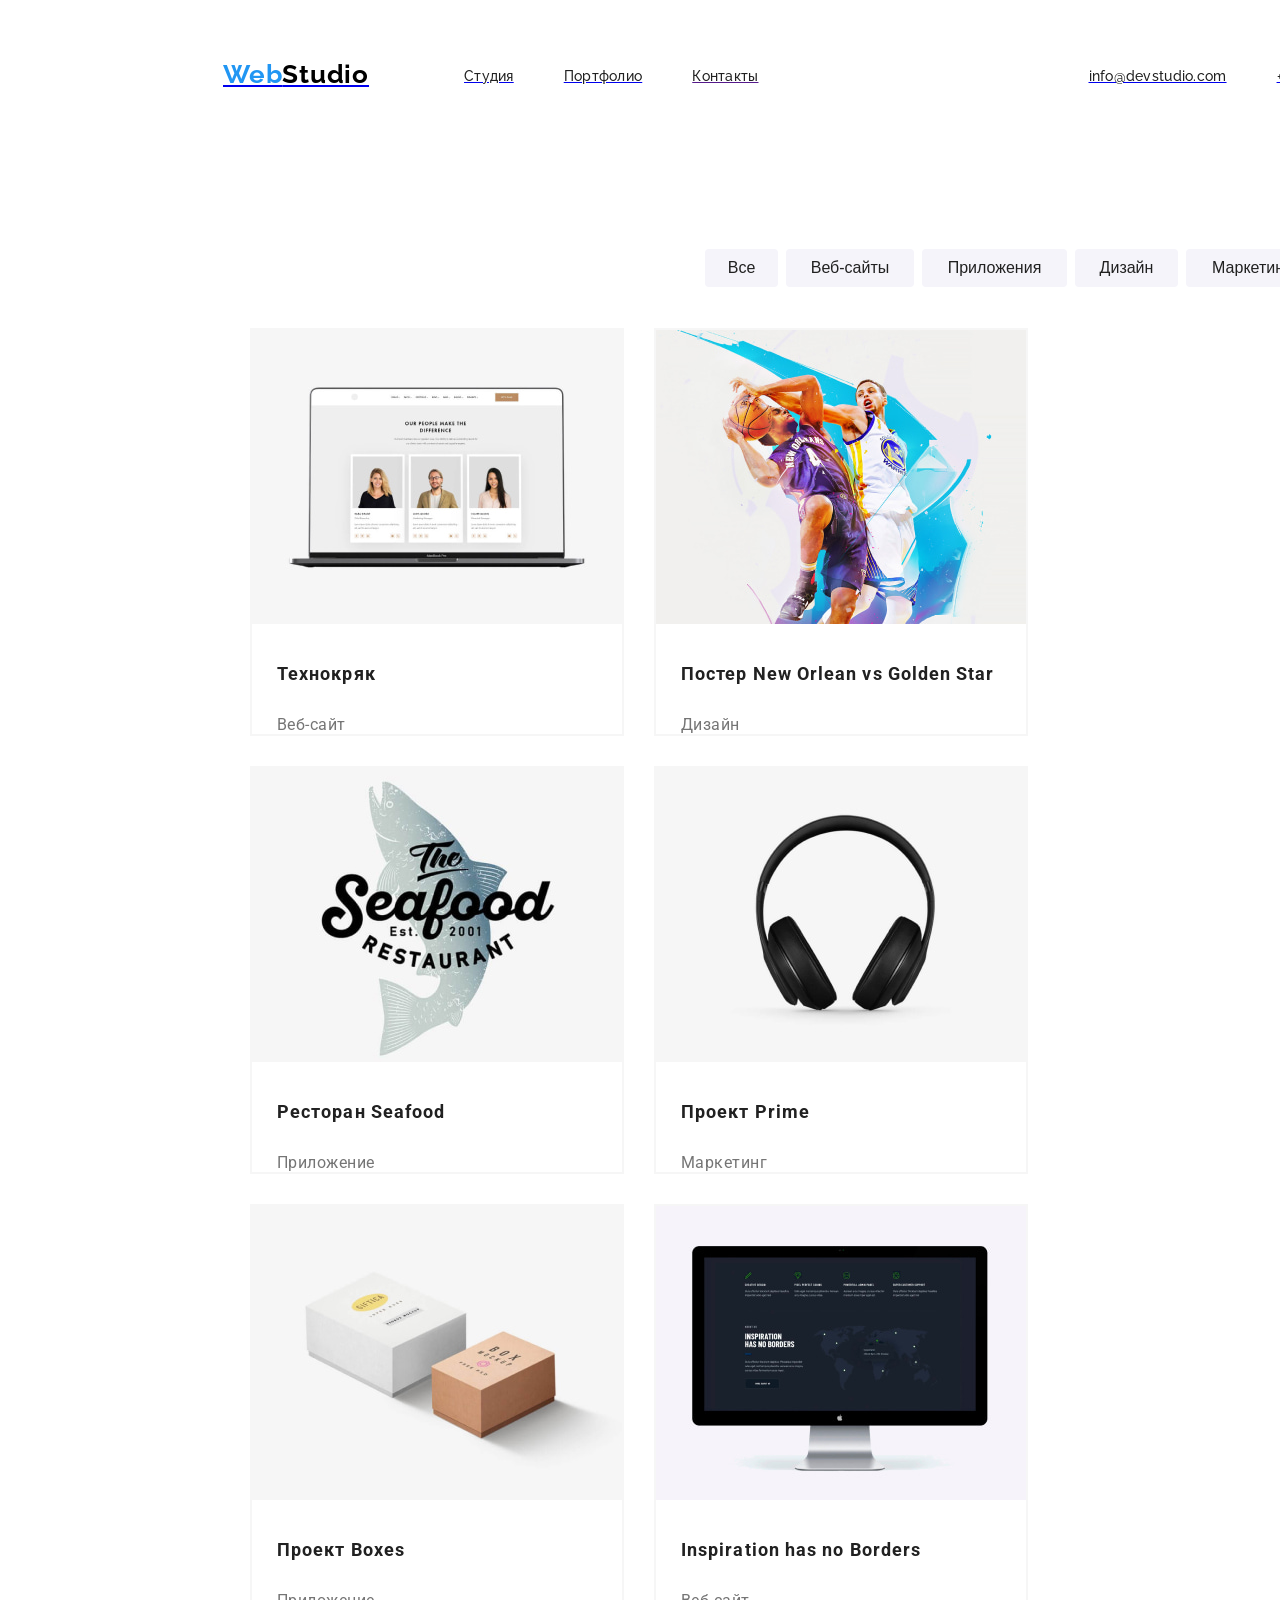
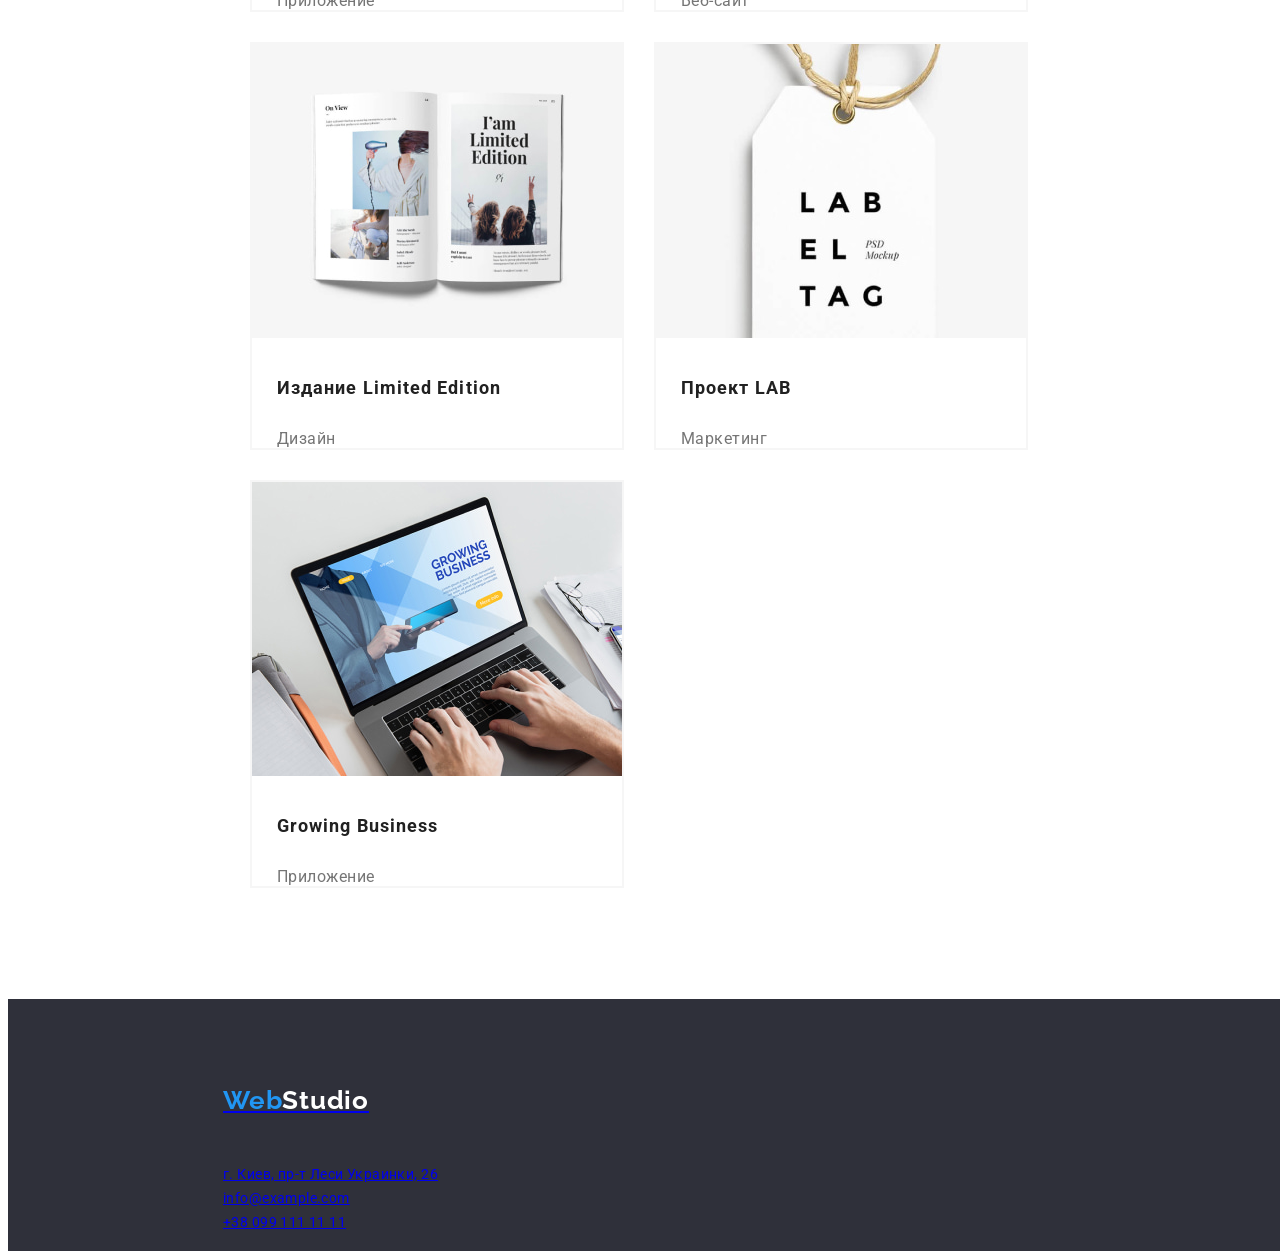
==== portfolio.html @ 1c7bd94e "Initial commit" ====
<!DOCTYPE html>
<html lang="en">
<head>
    <meta charset="UTF-8">
    <meta http-equiv="X-UA-Compatible" content="IE=edge">
    <meta name="viewport" content="width=device-width, initial-scale=1.0">
    <title>Портфолио</title>
    <link rel="stylesheet" href="./css/styles.css">
    <link rel="preconnect" href="https://fonts.googleapis.com"> 
    <link rel="preconnect" href="https://fonts.gstatic.com" crossorigin> 
    <link href="https://fonts.googleapis.com/css2?family=Raleway:wght@700&family=Roboto:wght@400;500;700;900&display=swap" rel="stylesheet">
</head>
<body>
    
    <header class="logo">
        <a href="./index.html">
             <p class="logo-top">Web<span class="logo-top-span">Studio</span></p>
         </a>
     
      <nav>
         <div class="menu">
             <a href="./index.html"><span class="menu-studio-span">Студия</span></a>
             <a href="./portfolio.html"><span class="menu-portfolio-span">Портфолио</span></a>
             <a href=""><span class="menu-contact-span">Контакты</span></a>
         </div>            
      </nav>
         <div class="contact">
             <a href="mailto:info@devstudio.com"><span class="contact-mail-span">info@devstudio.com</span></a>
             <a href="tel:+380961111111"><span class="contact-tel-span">+38 096 111 11 11</span></a>
         </div> 
     </header>

     <main>

    <section class="box">
        <ul class="buttonportfolio">
            <li><button type="button" class="buttonportfolio-1">Все</button></li>
            <li><button type="button" class="buttonportfolio-2">Веб-сайты</button></li>
            <li><button type="button" class="buttonportfolio-3">Приложения</button></li>
            <li><button type="button" class="buttonportfolio-4">Дизайн</button></li>
            <li><button type="button" class="buttonportfolio-5">Маркетинг</button></li> 
        </ul>

        <ul class="portfoliopic">
            <li class="portfoliopicimg"><img src="./images/portfolio/portfolio1.jpg" width="370" height="294" alt="portfolio1">
            <p class="portfoliotext">Технокряк</p>
            <p class="portfoliotexttwo">Веб-сайт</p></li>
            <li class="portfoliopicimg"><img src="./images/portfolio/portfolio2.jpg" width="370" height="294" alt="portfolio2">
            <p class="portfoliotext">Постер New Orlean vs Golden Star</p>
            <p class="portfoliotexttwo">Дизайн</p></li>
            <li class="portfoliopicimg"><img src="./images/portfolio/portfolio3.jpg" width="370" height="294" alt="portfolio3">
            <p class="portfoliotext">Ресторан Seafood</p>
            <p class="portfoliotexttwo">Приложение</p></li>
            <li class="portfoliopicimg"><img src="./images/portfolio/portfolio4.jpg" width="370" height="294" alt="portfolio4">
            <p class="portfoliotext">Проект Prime</p>
            <p class="portfoliotexttwo">Маркетинг</p></li>
            <li class="portfoliopicimg"><img src="./images/portfolio/portfolio5.jpg" width="370" height="294" alt="portfolio5">
            <p class="portfoliotext">Проект Boxes</p>
            <p class="portfoliotexttwo">Приложение</p></li>
            <li class="portfoliopicimg"><img src="./images/portfolio/portfolio6.jpg" width="370" height="294" alt="portfolio6">
            <p class="portfoliotext">Inspiration has no Borders</p>
            <p class="portfoliotexttwo">Веб-сайт</p></li>
            <li class="portfoliopicimg"><img src="./images/portfolio/portfolio7.jpg" width="370" height="294" alt="portfolio7">
            <p class="portfoliotext">Издание Limited Edition</p>
            <p class="portfoliotexttwo">Дизайн</p></li>
            <li class="portfoliopicimg"><img src="./images/portfolio/portfolio8.jpg" width="370" height="294" alt="portfolio8">
            <p class="portfoliotext">Проект LAB</p>
            <p class="portfoliotexttwo">Маркетинг</p></li>
            <li class="portfoliopicimg"><img src="./images/portfolio/portfolio9.jpg" width="370" height="294" alt="portfolio9">
            <p class="portfoliotext">Growing Business</p>
            <p class="portfoliotexttwo">Приложение</p></li>
        </ul>
    </section>
     </main>
 
     <footer>
        <section class="button">
            <a href="./index.html">
                <p class="logo-button-design">Web<span class="logo-button-design-span">Studio</span></p>
            </a>
        
            <address>
                <ul class="address">
                    <li class="map"><a href="https://goo.gl/maps/tcBtiuJW4744qce17"> г. Киев, пр-т Леси Украинки, 26</a></li>
                    <li class="mail"><a href="mailto:info@example.com">info@example.com</a></li>
                    <li class="fon"><a href="tel.:+380991111111">+38 099 111 11 11</a></li>
                </ul>
            </address>  
        </section>
    </footer>


</body>
</html>
---- css/styles.css ----
.body{
    font-family: 'Roboto', sans-serif;
    background-color: #FFFFFF;
}


/* index */

/*header*/
.logo{
    font-family: Raleway;
    font-style: normal;
    font-weight: bold;
    font-size: 26px;
    line-height: 31px;
    letter-spacing: 0.03em;
    display: flex;
    flex-direction: row;
    padding: 25px 1240px 25px 215px;
    height: 80px;
}

.logo-top{
    color: #2196F3;
}

.logo-top-span{
    color: #000000;
    padding-right: 45px;
}


.menu a{
    padding-right: 50px
}

.menu, .menu-studio, .menu-portfolio, .menu-contact{
    font-weight: 500;
    font-size: 14px;
    line-height: 16px;
    letter-spacing: 0.02em;
    color: #212121;
    display: flex;
    flex-direction: row;
    padding: 35px 50px 35px 50px;
    height: 80px;
}

.menu-studio-span:hover{
    color: #2196F3;
}
.menu-studio-span{
    color: #212121;
}

.menu-portfolio-span:hover{
    color: #2196F3;
}
.menu-portfolio-span{
    color: #212121;
}

.menu-contact-span:hover{
    color: #2196F3;
}
.menu-contact-span{
    color: #212121;
}


.contact{
    font-style: normal;
    font-weight: 500;
    font-size: 14px;
    line-height: 16px;
    letter-spacing: 0.02em;
    color: #212121;
    display: flex;
    flex-direction: row;
    padding: 35px 50px 35px 230px;
}


.contact-mail{
    
}

.contact-tel-span{
    padding-left: 50px;
    white-space: nowrap;
    
}

.contact-mail-span:hover{
    color: #2196F3;
}
.contact-mail-span{
    color: #212121;
}

.contact-tel-span:hover{
    color: #2196F3;
}
.contact-tel-span{
    color: #212121;
}

/*main*/
.middle{
    background-color: #2F303A;
    width: 1600px;
}

.middle-text{
    font-family: 'Roboto', sans-serif;
    font-style: normal;
    font-weight: 900;
    font-size: 44px;
    line-height: 60px;
    text-align: center;
    letter-spacing: 0.06em;
    text-transform: uppercase;
    color: #FFFFFF;
    padding: 200px 455px 0px 455px;
}

.middle-button{
    margin: 30px 700px 200px 700px;
    background-color: #2196F3;
    color: #FFFFFF;
    width: 200px;
    height: 50px;
    border-radius: 4px;
    border:none;
    outline: none;
    font-size: 16px;
}

.middle-button:hover{
    background-color: #188CE8;
}

.doing{
    width: 1170px;
    display: flex;
    flex-direction: row;
    gap: 30px;
    padding-left: 215px;
    padding-right: 215px;
    padding-top: 95px;
    padding-bottom: 47px;
}

.doing-topic{
    font-size: 14px;
    line-height: 16px;
    font-family: 'Roboto';
    font-style: normal;
    font-weight: 700;
    letter-spacing: 0.03em;
    text-transform: uppercase;
    color: #212121;
    width: 270px;
    height: 15px;
}


.doing-text{
    font-size: 14px;
    line-height: 24px;
    letter-spacing: 0.03em;
    font-family: 'Roboto';
    font-style: normal;
    font-weight: 400;
    text-transform: uppercase;
    color: #757575;
    width: 270px;
    height: 75px;
}

.wearedoing{
    width: 1170px;
    padding: 95px 215px 50px 215px;
}

.wearedoing-text{
    font-family: 'Roboto';
    font-style: normal;
    font-weight: 700;
    font-size: 36px;
    line-height: 42px;
    text-align: center;
    letter-spacing: 0.03em;
    color: #212121;
}

.wearedoing-pic{
    flex-direction: row;
    display: flex;
    padding: 50px;
    gap: 30px;
}

.team{
    padding-top: 45px;
    background-color: #F5F4FA;
    width: 1600px;
}

.teamour{
    font-family: 'Roboto';
    font-style: normal;
    font-weight: 700;
    font-size: 36px;
    line-height: 42px;
    text-align: center;
    color: #212121;
    padding: 95px 670px 25px 670px;
}

.worker{
    width: 1170px;
    display: flex;
    flex-direction: row;
    gap: 30px;
    padding: 25px 215px 95px 215px;
}

.workerr{
    width: 270px;
    height: 368px;
    background: #FFFFFF;
    box-shadow: 0px 1px 3px rgba(0, 0, 0, 0.12), 0px 1px 1px rgba(0, 0, 0, 0.14), 0px 2px 1px rgba(0, 0, 0, 0.2);
    border-radius: 0px 0px 4px 4px;
}

.worker-text{
    font-family: 'Roboto';
    font-style: normal;
    font-weight: 500;
    font-size: 16px;
    line-height: 19px;
    text-align: center;
    letter-spacing: 0.03em;
    color: #212121;
    padding-top: 10px;
}

.worker-job{
    font-family: 'Roboto';
    font-style: normal;
    font-weight: 400;
    font-size: 16px;
    line-height: 19px;
    text-align: center;
    letter-spacing: 0.03em;
    color: #757575;
}

/*footer*/

.logo-button-design{
    font-family: Raleway;
    font-style: normal;
    font-weight: bold;
    font-size: 26px;
    line-height: 31px;
    letter-spacing: 0.03em;
    color: #2196F3;
    padding: 60px 0px 10px 215px;
}

.logo-button-design-span{
    font-family: Raleway;
    font-style: normal;
    font-weight: bold;
    font-size: 26px;
    line-height: 31px;
    letter-spacing: 0.03em;
    color: #FFFFFF;
}

.button{
    position: absolute;
    width: 1600px;
    height: 252px;
    background: #2F303A;
}

.address{
    padding: 10px 0px 0px 215px;
}

.map{
    font-family: 'Roboto';
    font-style: normal;
    font-weight: 400;
    font-size: 14px;
    line-height: 24px;
    letter-spacing: 0.03em;
    color: #FFFFFF;
    list-style: none

}

.mail, .fon{
    font-family: 'Roboto';
    font-style: normal;
    font-weight: 400;
    font-size: 14px;
    line-height: 24px;
    letter-spacing: 0.03em;
    color: rgba(255, 255, 255, 0.6);
    list-style: none
}

.fon:hover{
    color: rgba(255, 255, 255, 0.6);
}

/* portfolio */


.box{
    padding-left: 202px;
    padding-bottom: 95px;
    padding-top: 95px;
}


.buttonportfolio{
    flex-direction: row;
    display: flex;
    gap: 8px;
    list-style: none;
    padding-bottom: 25px;
    padding-left: 495px;
    padding-right: 495px;
}

.buttonportfolio-1{
    background-color: #F5F4FA;
    color: #212121;
    width: 73px;
    height: 38px;
    left: 576px;
    top: 174px;
    border-radius: 4px;
    border:none;
    outline: none;
    font-size: 16px;
}

.buttonportfolio-2{
    background-color: #F5F4FA;
    color: #212121;
    width: 128px;
    height: 38px;   
    left: 576px;
    top: 174px;
    border-radius: 4px;
    border:none;
    outline: none;
    font-size: 16px;
}

.buttonportfolio-3{
    background-color: #F5F4FA;
    color: #212121;
    width: 145px;
    height: 38px;
    left: 576px;
    top: 174px;
    border-radius: 4px;
    border:none;
    outline: none;
    font-size: 16px;
}

.buttonportfolio-4{
    background-color: #F5F4FA;
    color: #212121;
    width: 103px;
    height: 38px;   
    left: 576px;
    top: 174px;
    border-radius: 4px;
    border:none;
    outline: none;
    font-size: 16px;
}

.buttonportfolio-5{
    background-color: #F5F4FA;
    color: #212121;
    width: 130px;
    height: 38px;   
    left: 576px;
    top: 174px;
    border-radius: 4px;
    border:none;
    outline: none;
    font-size: 16px;
}

.buttonportfolio-1:hover{
    background-color: #2196F3;
}

.buttonportfolio-2:hover{
    background-color: #2196F3;
}

.buttonportfolio-3:hover{
    background-color: #2196F3;
}

.buttonportfolio-4:hover{
    background-color: #2196F3;
}

.buttonportfolio-5:hover{
    background-color: #2196F3;
}

.portfoliopic{
    list-style: none;
    display: flex;
    flex-direction: row;
    flex-wrap: wrap;
    gap: 30px;
}


.portfoliopicimg{
    width: 370px;
    height: 404px;
    background: #FFFFFF;
    border: 2px solid #F6F6F6;
}

.portfoliotext{
    font-family: 'Roboto';
    font-style: normal;
    font-weight: 700;
    font-size: 18px;
    line-height: 36px;
    letter-spacing: 0.06em;
    color: #212121;
    padding-top: 10px;
    padding-left: 25px;
}

.portfoliotexttwo{
    font-family: 'Roboto';
    font-style: normal;
    font-weight: 400;
    font-size: 16px;
    line-height: 30px;
    letter-spacing: 0.03em;
    color: #757575;
    padding-left: 25px;
    margin-bottom: 20px;
}
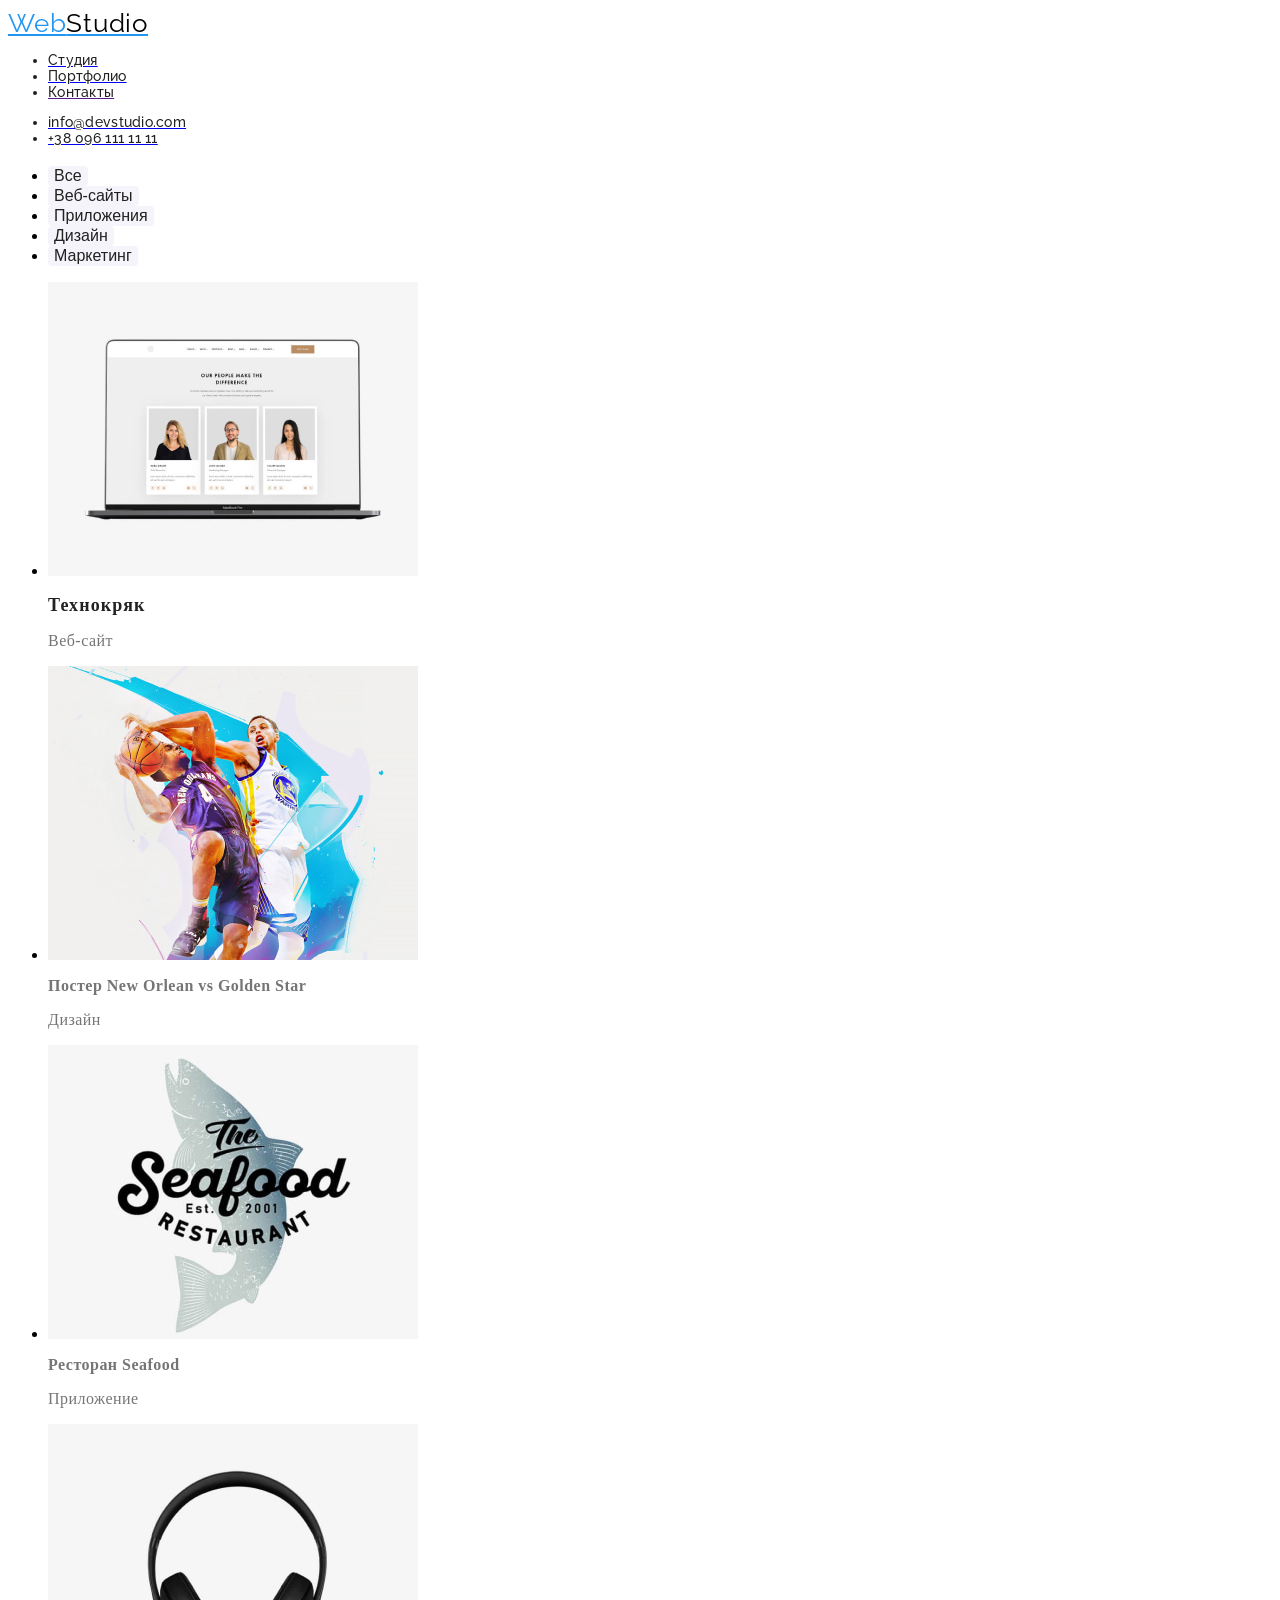
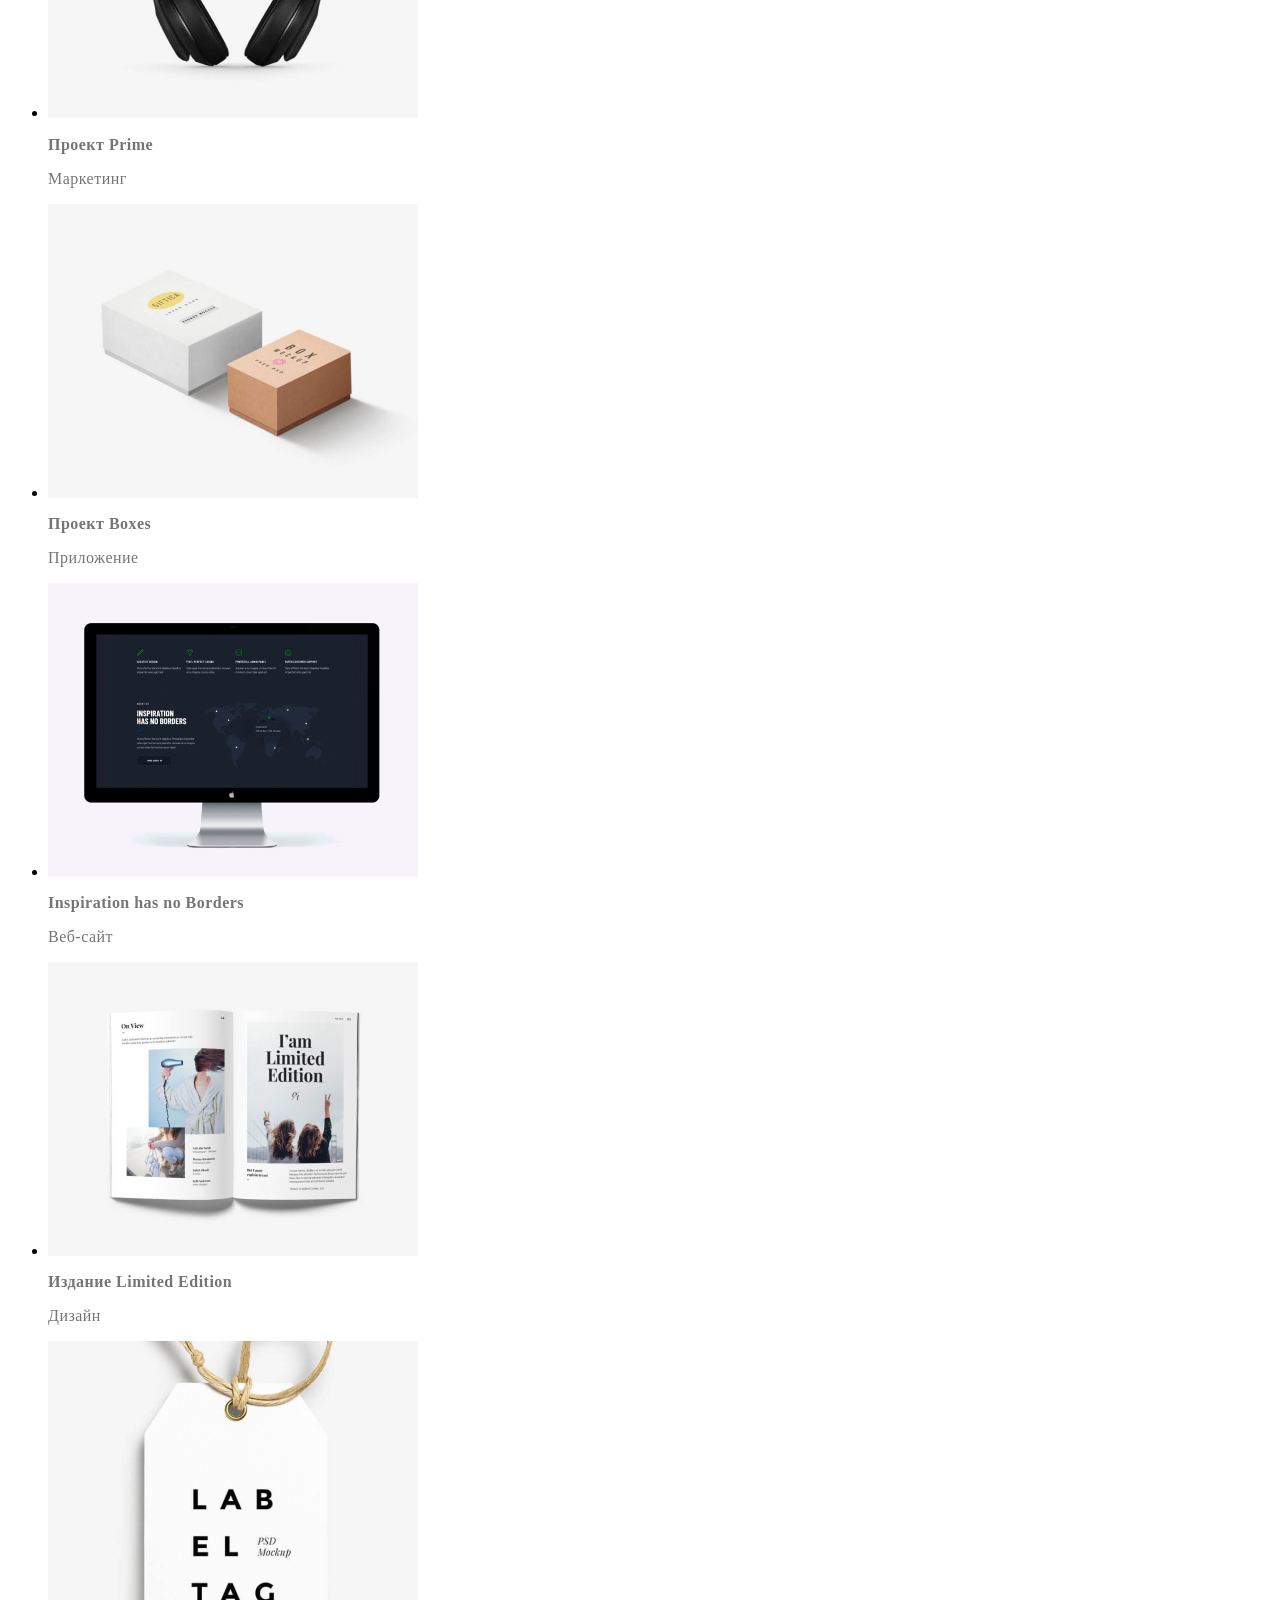
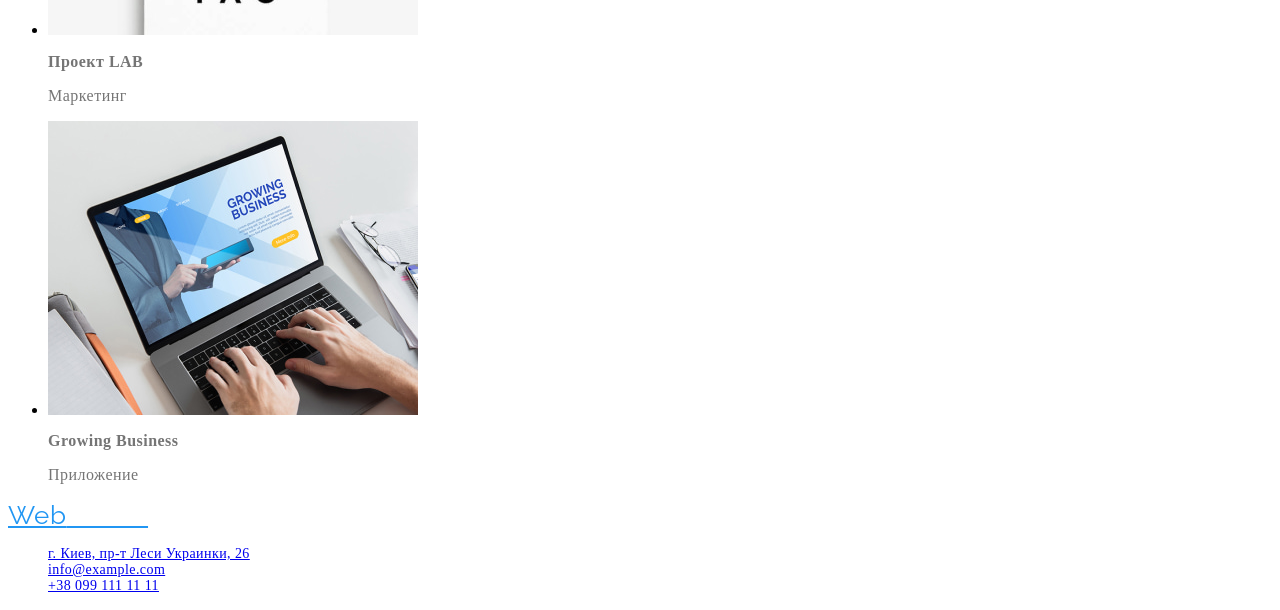
==== commit c93f60ca: "finish" ====
--- a/portfolio.html
+++ b/portfolio.html
@@ -5,34 +5,34 @@
     <meta http-equiv="X-UA-Compatible" content="IE=edge">
     <meta name="viewport" content="width=device-width, initial-scale=1.0">
     <title>Портфолио</title>
-    <link rel="stylesheet" href="./css/styles.css">
     <link rel="preconnect" href="https://fonts.googleapis.com"> 
     <link rel="preconnect" href="https://fonts.gstatic.com" crossorigin> 
     <link href="https://fonts.googleapis.com/css2?family=Raleway:wght@700&family=Roboto:wght@400;500;700;900&display=swap" rel="stylesheet">
+    <link rel="stylesheet" href="./css/styles.css">
 </head>
 <body>
     
     <header class="logo">
-        <a href="./index.html">
-             <p class="logo-top">Web<span class="logo-top-span">Studio</span></p>
-         </a>
-     
-      <nav>
-         <div class="menu">
-             <a href="./index.html"><span class="menu-studio-span">Студия</span></a>
-             <a href="./portfolio.html"><span class="menu-portfolio-span">Портфолио</span></a>
-             <a href=""><span class="menu-contact-span">Контакты</span></a>
-         </div>            
-      </nav>
-         <div class="contact">
-             <a href="mailto:info@devstudio.com"><span class="contact-mail-span">info@devstudio.com</span></a>
-             <a href="tel:+380961111111"><span class="contact-tel-span">+38 096 111 11 11</span></a>
-         </div> 
-     </header>
+        <a href="./index.html" class="logo-top">Web<span class="logo-top-span">Studio</span></a>
+    
+     <nav>
+        <ul class="menu">
+            <li><a href="./index.html"><span class="menu-studio-span">Студия</span></a></li>
+            <li><a href="./portfolio.html"><span class="menu-portfolio-span">Портфолио</span></a></li>
+            <li><a href=""><span class="menu-contact-span">Контакты</span></a></li>
+        </ul>            
+     </nav>
+     <ul class="contact">
+         <li><a href="mailto:info@devstudio.com"><span class="contact-mail-span">info@devstudio.com</span></a></li>
+         <li><a href="tel:+380961111111"><span class="contact-tel-span">+38 096 111 11 11</span></a></li>
+    
+    </ul> 
+    </header>
 
      <main>
 
     <section class="box">
+        <h1></h1>
         <ul class="buttonportfolio">
             <li><button type="button" class="buttonportfolio-1">Все</button></li>
             <li><button type="button" class="buttonportfolio-2">Веб-сайты</button></li>
@@ -42,51 +42,52 @@
         </ul>
 
         <ul class="portfoliopic">
-            <li class="portfoliopicimg"><img src="./images/portfolio/portfolio1.jpg" width="370" height="294" alt="portfolio1">
-            <p class="portfoliotext">Технокряк</p>
-            <p class="portfoliotexttwo">Веб-сайт</p></li>
-            <li class="portfoliopicimg"><img src="./images/portfolio/portfolio2.jpg" width="370" height="294" alt="portfolio2">
-            <p class="portfoliotext">Постер New Orlean vs Golden Star</p>
-            <p class="portfoliotexttwo">Дизайн</p></li>
-            <li class="portfoliopicimg"><img src="./images/portfolio/portfolio3.jpg" width="370" height="294" alt="portfolio3">
-            <p class="portfoliotext">Ресторан Seafood</p>
-            <p class="portfoliotexttwo">Приложение</p></li>
-            <li class="portfoliopicimg"><img src="./images/portfolio/portfolio4.jpg" width="370" height="294" alt="portfolio4">
-            <p class="portfoliotext">Проект Prime</p>
-            <p class="portfoliotexttwo">Маркетинг</p></li>
-            <li class="portfoliopicimg"><img src="./images/portfolio/portfolio5.jpg" width="370" height="294" alt="portfolio5">
-            <p class="portfoliotext">Проект Boxes</p>
-            <p class="portfoliotexttwo">Приложение</p></li>
-            <li class="portfoliopicimg"><img src="./images/portfolio/portfolio6.jpg" width="370" height="294" alt="portfolio6">
-            <p class="portfoliotext">Inspiration has no Borders</p>
-            <p class="portfoliotexttwo">Веб-сайт</p></li>
-            <li class="portfoliopicimg"><img src="./images/portfolio/portfolio7.jpg" width="370" height="294" alt="portfolio7">
-            <p class="portfoliotext">Издание Limited Edition</p>
-            <p class="portfoliotexttwo">Дизайн</p></li>
-            <li class="portfoliopicimg"><img src="./images/portfolio/portfolio8.jpg" width="370" height="294" alt="portfolio8">
-            <p class="portfoliotext">Проект LAB</p>
-            <p class="portfoliotexttwo">Маркетинг</p></li>
-            <li class="portfoliopicimg"><img src="./images/portfolio/portfolio9.jpg" width="370" height="294" alt="portfolio9">
-            <p class="portfoliotext">Growing Business</p>
-            <p class="portfoliotexttwo">Приложение</p></li>
+            <li><img src="./images/portfolio/portfolio1.jpg" width="370" height="294" alt="portfolio1">
+            <h2 class="portfolio-titel">Технокряк</h2>
+            <p class="portfolio-text">Веб-сайт</p></li>
+            <li><img src="./images/portfolio/portfolio2.jpg" width="370" height="294" alt="portfolio2">
+            <h2 class="portfolio-text">Постер New Orlean vs Golden Star</h2>
+            <p class="portfolio-text">Дизайн</p></li>
+            <li><img src="./images/portfolio/portfolio3.jpg" width="370" height="294" alt="portfolio3">
+            <h2 class="portfolio-text">Ресторан Seafood</h2>
+            <p class="portfolio-text">Приложение</p></li>
+            <li><img src="./images/portfolio/portfolio4.jpg" width="370" height="294" alt="portfolio4">
+            <h2 class="portfolio-text">Проект Prime</h2>
+            <p class="portfolio-text">Маркетинг</p></li>
+            <li><img src="./images/portfolio/portfolio5.jpg" width="370" height="294" alt="portfolio5">
+            <h2 class="portfolio-text">Проект Boxes</h2>
+            <p class="portfolio-text">Приложение</p></li>
+            <li><img src="./images/portfolio/portfolio6.jpg" width="370" height="294" alt="portfolio6">
+            <h2 class="portfolio-text">Inspiration has no Borders</h2>
+            <p class="portfolio-text">Веб-сайт</p></li>
+            <li><img src="./images/portfolio/portfolio7.jpg" width="370" height="294" alt="portfolio7">
+            <h2 class="portfolio-text">Издание Limited Edition</h2>
+            <p class="portfolio-text">Дизайн</p></li>
+            <li><img src="./images/portfolio/portfolio8.jpg" width="370" height="294" alt="portfolio8">
+            <h2 class="portfolio-text">Проект LAB</h2>
+            <p class="portfolio-text">Маркетинг</p></li>
+            <li><img src="./images/portfolio/portfolio9.jpg" width="370" height="294" alt="portfolio9">
+            <h2 class="portfolio-text">Growing Business</h2>
+            <p class="portfolio-text">Приложение</p></li>
         </ul>
     </section>
      </main>
  
+
+
      <footer>
-        <section class="button">
-            <a href="./index.html">
-                <p class="logo-button-design">Web<span class="logo-button-design-span">Studio</span></p>
-            </a>
+
+        <a href="./index.html" class="logo-button-design">Web<span class="logo-button-design-span">Studio</span></a>
+    
+        <address>
+        <ul>
+            <li class="map"><a href="https://goo.gl/maps/tcBtiuJW4744qce17"> г. Киев, пр-т Леси Украинки, 26</a></li>
+            <li class="mail"><a href="mailto:info@example.com">info@example.com</a></li>
+            <li class="fon"><a href="tel.:+380991111111">+38 099 111 11 11</a></li>
+        </ul>
+        </address>  
         
-            <address>
-                <ul class="address">
-                    <li class="map"><a href="https://goo.gl/maps/tcBtiuJW4744qce17"> г. Киев, пр-т Леси Украинки, 26</a></li>
-                    <li class="mail"><a href="mailto:info@example.com">info@example.com</a></li>
-                    <li class="fon"><a href="tel.:+380991111111">+38 099 111 11 11</a></li>
-                </ul>
-            </address>  
-        </section>
+    
     </footer>
 
 
--- a/css/styles.css
+++ b/css/styles.css
@@ -9,15 +9,10 @@
 /*header*/
 .logo{
     font-family: Raleway;
-    font-style: normal;
-    font-weight: bold;
+    font-weight: 700px;
     font-size: 26px;
-    line-height: 31px;
-    letter-spacing: 0.03em;
-    display: flex;
-    flex-direction: row;
-    padding: 25px 1240px 25px 215px;
-    height: 80px;
+    line-height: 0,84;
+    letter-spacing: 0.03em;
 }
 
 .logo-top{
@@ -26,24 +21,14 @@
 
 .logo-top-span{
     color: #000000;
-    padding-right: 45px;
-}
-
-
-.menu a{
-    padding-right: 50px
 }
 
 .menu, .menu-studio, .menu-portfolio, .menu-contact{
     font-weight: 500;
     font-size: 14px;
-    line-height: 16px;
+    line-height: 0,88;
     letter-spacing: 0.02em;
     color: #212121;
-    display: flex;
-    flex-direction: row;
-    padding: 35px 50px 35px 50px;
-    height: 80px;
 }
 
 .menu-studio-span:hover{
@@ -67,28 +52,16 @@
     color: #212121;
 }
 
-
 .contact{
-    font-style: normal;
     font-weight: 500;
     font-size: 14px;
-    line-height: 16px;
+    line-height: 0,88;
     letter-spacing: 0.02em;
     color: #212121;
-    display: flex;
-    flex-direction: row;
-    padding: 35px 50px 35px 230px;
-}
-
-
-.contact-mail{
-    
 }
 
 .contact-tel-span{
-    padding-left: 50px;
-    white-space: nowrap;
-    
+    white-space: nowrap;   
 }
 
 .contact-mail-span:hover{
@@ -106,30 +79,20 @@
 }
 
 /*main*/
-.middle{
-    background-color: #2F303A;
-    width: 1600px;
-}
 
 .middle-text{
-    font-family: 'Roboto', sans-serif;
-    font-style: normal;
     font-weight: 900;
     font-size: 44px;
-    line-height: 60px;
+    line-height: 0,73;
     text-align: center;
     letter-spacing: 0.06em;
     text-transform: uppercase;
     color: #FFFFFF;
-    padding: 200px 455px 0px 455px;
 }
 
 .middle-button{
-    margin: 30px 700px 200px 700px;
-    background-color: #2196F3;
-    color: #FFFFFF;
-    width: 200px;
-    height: 50px;
+    background-color: #2196F3;
+    color: #FFFFFF;
     border-radius: 4px;
     border:none;
     outline: none;
@@ -140,118 +103,54 @@
     background-color: #188CE8;
 }
 
-.doing{
-    width: 1170px;
-    display: flex;
-    flex-direction: row;
-    gap: 30px;
-    padding-left: 215px;
-    padding-right: 215px;
-    padding-top: 95px;
-    padding-bottom: 47px;
-}
 
 .doing-topic{
     font-size: 14px;
-    line-height: 16px;
-    font-family: 'Roboto';
-    font-style: normal;
+    line-height: 0,88;
     font-weight: 700;
     letter-spacing: 0.03em;
     text-transform: uppercase;
     color: #212121;
-    width: 270px;
-    height: 15px;
 }
 
 
 .doing-text{
     font-size: 14px;
-    line-height: 24px;
-    letter-spacing: 0.03em;
-    font-family: 'Roboto';
-    font-style: normal;
-    font-weight: 400;
+    line-height: 0,53;
+    letter-spacing: 0.03em;
     text-transform: uppercase;
     color: #757575;
-    width: 270px;
-    height: 75px;
-}
-
-.wearedoing{
-    width: 1170px;
-    padding: 95px 215px 50px 215px;
 }
 
 .wearedoing-text{
-    font-family: 'Roboto';
-    font-style: normal;
     font-weight: 700;
     font-size: 36px;
-    line-height: 42px;
-    text-align: center;
-    letter-spacing: 0.03em;
-    color: #212121;
-}
-
-.wearedoing-pic{
-    flex-direction: row;
-    display: flex;
-    padding: 50px;
-    gap: 30px;
-}
-
-.team{
-    padding-top: 45px;
-    background-color: #F5F4FA;
-    width: 1600px;
+    line-height: 0,86;
+    text-align: center;
+    letter-spacing: 0.03em;
+    color: #212121;
 }
 
 .teamour{
-    font-family: 'Roboto';
-    font-style: normal;
     font-weight: 700;
     font-size: 36px;
-    line-height: 42px;
-    text-align: center;
-    color: #212121;
-    padding: 95px 670px 25px 670px;
-}
-
-.worker{
-    width: 1170px;
-    display: flex;
-    flex-direction: row;
-    gap: 30px;
-    padding: 25px 215px 95px 215px;
-}
-
-.workerr{
-    width: 270px;
-    height: 368px;
-    background: #FFFFFF;
-    box-shadow: 0px 1px 3px rgba(0, 0, 0, 0.12), 0px 1px 1px rgba(0, 0, 0, 0.14), 0px 2px 1px rgba(0, 0, 0, 0.2);
-    border-radius: 0px 0px 4px 4px;
+    line-height: 0,86;
+    text-align: center;
+    color: #212121;
 }
 
 .worker-text{
-    font-family: 'Roboto';
-    font-style: normal;
     font-weight: 500;
     font-size: 16px;
-    line-height: 19px;
-    text-align: center;
-    letter-spacing: 0.03em;
-    color: #212121;
-    padding-top: 10px;
+    line-height: 0,84;
+    text-align: center;
+    letter-spacing: 0.03em;
+    color: #212121;
 }
 
 .worker-job{
-    font-family: 'Roboto';
-    font-style: normal;
-    font-weight: 400;
-    font-size: 16px;
-    line-height: 19px;
+    font-size: 16px;
+    line-height: 0,84;
     text-align: center;
     letter-spacing: 0.03em;
     color: #757575;
@@ -261,57 +160,36 @@
 
 .logo-button-design{
     font-family: Raleway;
-    font-style: normal;
-    font-weight: bold;
+    font-weight: 700px;
     font-size: 26px;
-    line-height: 31px;
-    letter-spacing: 0.03em;
-    color: #2196F3;
-    padding: 60px 0px 10px 215px;
+    line-height: 0,84;
+    letter-spacing: 0.03em;
+    color: #2196F3;
 }
 
 .logo-button-design-span{
     font-family: Raleway;
+    font-weight: 700px;
+    font-size: 26px;
+    line-height: 0,84;
+    letter-spacing: 0.03em;
+    color: #FFFFFF;
+}
+
+.map{
     font-style: normal;
-    font-weight: bold;
-    font-size: 26px;
-    line-height: 31px;
-    letter-spacing: 0.03em;
-    color: #FFFFFF;
-}
-
-.button{
-    position: absolute;
-    width: 1600px;
-    height: 252px;
-    background: #2F303A;
-}
-
-.address{
-    padding: 10px 0px 0px 215px;
-}
-
-.map{
-    font-family: 'Roboto';
+    font-size: 14px;
+    line-height: 0,58;
+    letter-spacing: 0.03em;
+    color: #FFFFFF;
+}
+
+.mail, .fon{
     font-style: normal;
-    font-weight: 400;
-    font-size: 14px;
-    line-height: 24px;
-    letter-spacing: 0.03em;
-    color: #FFFFFF;
-    list-style: none
-
-}
-
-.mail, .fon{
-    font-family: 'Roboto';
-    font-style: normal;
-    font-weight: 400;
-    font-size: 14px;
-    line-height: 24px;
+    font-size: 14px;
+    line-height: 0,58;
     letter-spacing: 0.03em;
     color: rgba(255, 255, 255, 0.6);
-    list-style: none
 }
 
 .fon:hover{
@@ -320,145 +198,51 @@
 
 /* portfolio */
 
-
-.box{
-    padding-left: 202px;
-    padding-bottom: 95px;
-    padding-top: 95px;
-}
-
-
-.buttonportfolio{
-    flex-direction: row;
-    display: flex;
-    gap: 8px;
-    list-style: none;
-    padding-bottom: 25px;
-    padding-left: 495px;
-    padding-right: 495px;
-}
-
 .buttonportfolio-1{
     background-color: #F5F4FA;
     color: #212121;
-    width: 73px;
-    height: 38px;
-    left: 576px;
-    top: 174px;
     border-radius: 4px;
     border:none;
     outline: none;
     font-size: 16px;
 }
 
-.buttonportfolio-2{
+.buttonportfolio-1, .buttonportfolio-2, .buttonportfolio-3, .buttonportfolio-4,  .buttonportfolio-5{
     background-color: #F5F4FA;
     color: #212121;
-    width: 128px;
-    height: 38px;   
-    left: 576px;
-    top: 174px;
     border-radius: 4px;
     border:none;
     outline: none;
     font-size: 16px;
 }
 
-.buttonportfolio-3{
-    background-color: #F5F4FA;
-    color: #212121;
-    width: 145px;
-    height: 38px;
-    left: 576px;
-    top: 174px;
-    border-radius: 4px;
-    border:none;
-    outline: none;
-    font-size: 16px;
-}
-
-.buttonportfolio-4{
-    background-color: #F5F4FA;
-    color: #212121;
-    width: 103px;
-    height: 38px;   
-    left: 576px;
-    top: 174px;
-    border-radius: 4px;
-    border:none;
-    outline: none;
-    font-size: 16px;
-}
-
-.buttonportfolio-5{
-    background-color: #F5F4FA;
-    color: #212121;
-    width: 130px;
-    height: 38px;   
-    left: 576px;
-    top: 174px;
-    border-radius: 4px;
-    border:none;
-    outline: none;
-    font-size: 16px;
-}
-
 .buttonportfolio-1:hover{
     background-color: #2196F3;
 }
-
 .buttonportfolio-2:hover{
     background-color: #2196F3;
 }
-
 .buttonportfolio-3:hover{
     background-color: #2196F3;
 }
-
 .buttonportfolio-4:hover{
     background-color: #2196F3;
 }
-
 .buttonportfolio-5:hover{
     background-color: #2196F3;
 }
 
-.portfoliopic{
-    list-style: none;
-    display: flex;
-    flex-direction: row;
-    flex-wrap: wrap;
-    gap: 30px;
-}
-
-
-.portfoliopicimg{
-    width: 370px;
-    height: 404px;
-    background: #FFFFFF;
-    border: 2px solid #F6F6F6;
-}
-
-.portfoliotext{
-    font-family: 'Roboto';
-    font-style: normal;
+.portfolio-titel{
     font-weight: 700;
     font-size: 18px;
-    line-height: 36px;
+    line-height: 0,5;
     letter-spacing: 0.06em;
     color: #212121;
-    padding-top: 10px;
-    padding-left: 25px;
-}
-
-.portfoliotexttwo{
-    font-family: 'Roboto';
-    font-style: normal;
-    font-weight: 400;
-    font-size: 16px;
-    line-height: 30px;
+}
+
+.portfolio-text{
+    font-size: 16px;
+    line-height: 0,53;
     letter-spacing: 0.03em;
     color: #757575;
-    padding-left: 25px;
-    margin-bottom: 20px;
 }
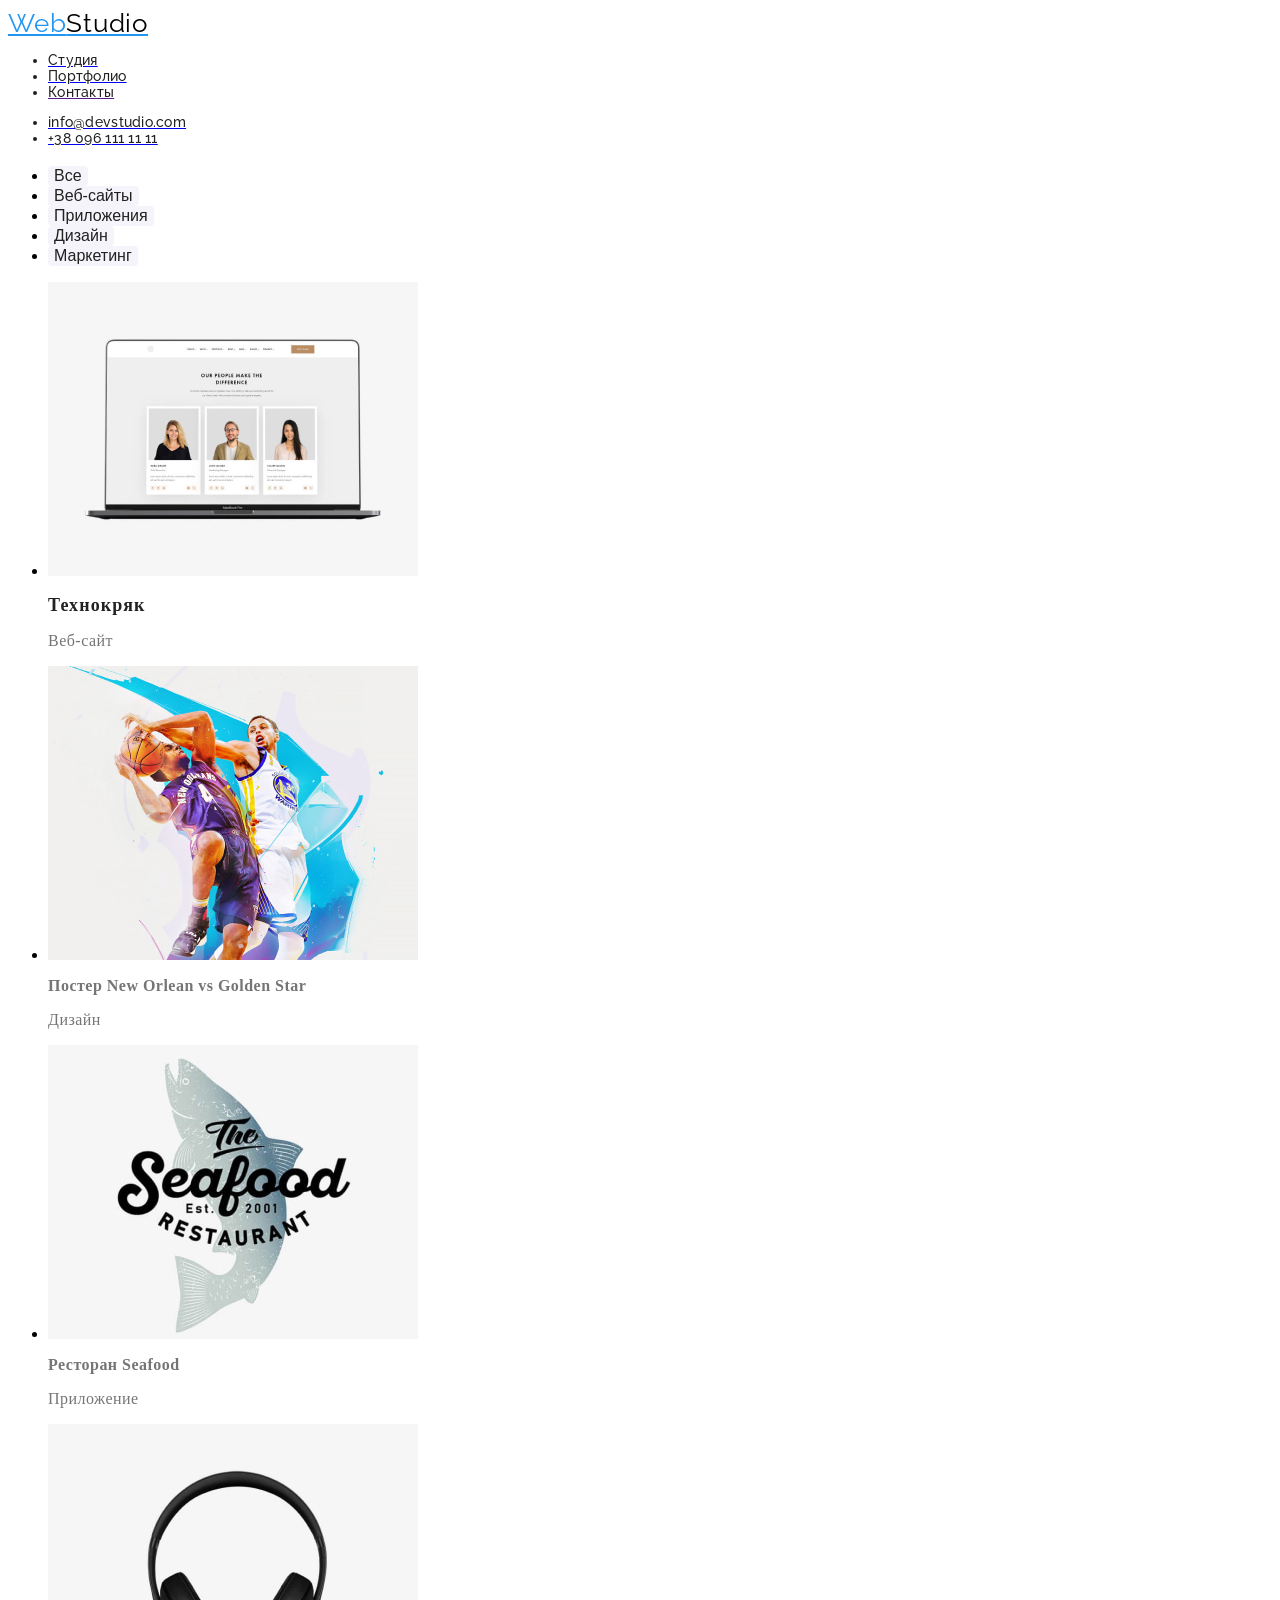
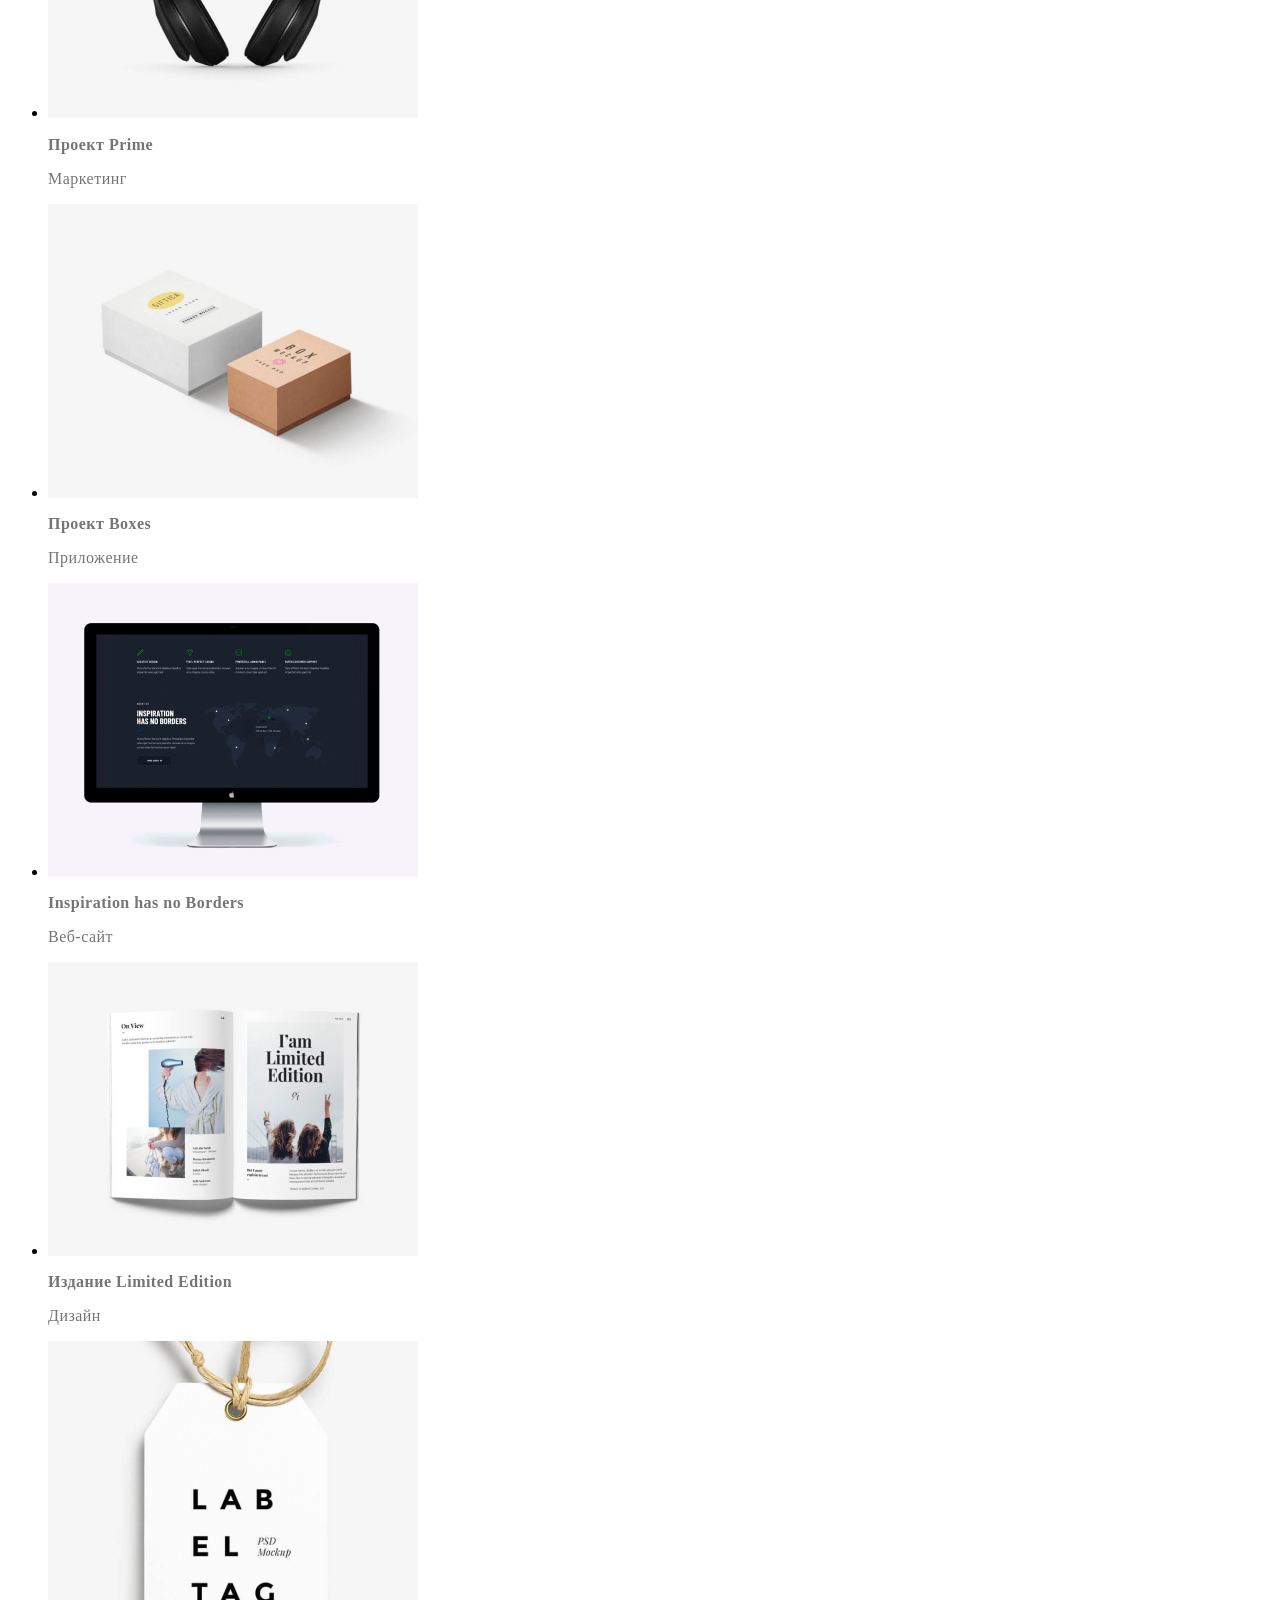
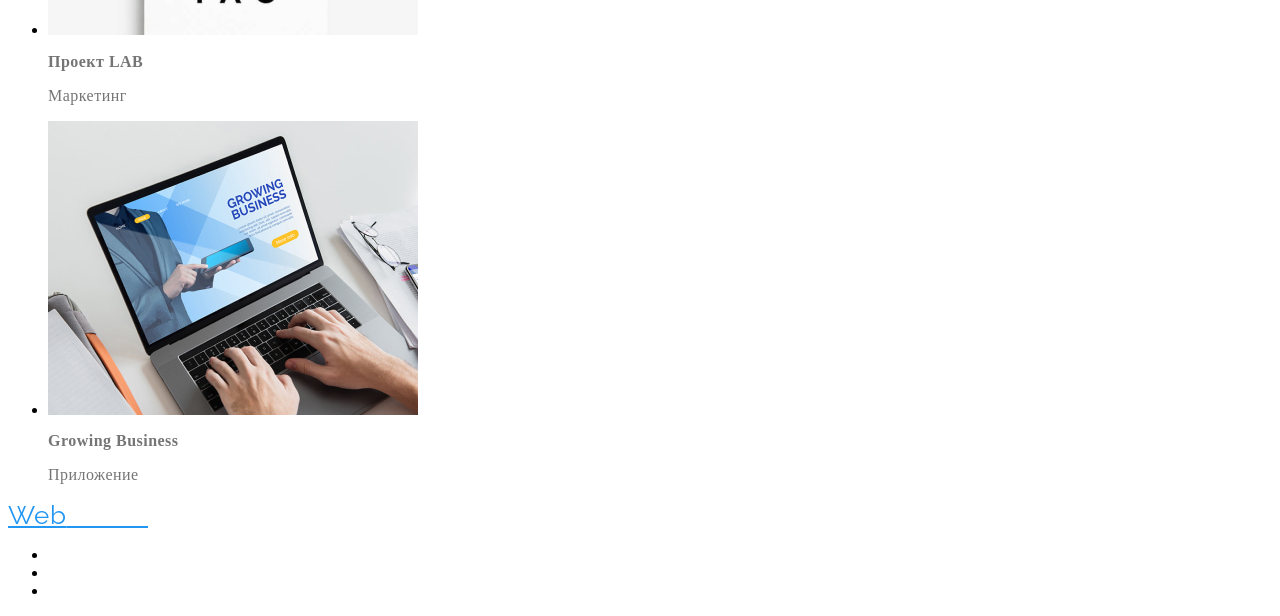
==== commit c02fb108: "finish" ====
--- a/portfolio.html
+++ b/portfolio.html
@@ -81,9 +81,9 @@
     
         <address>
         <ul>
-            <li class="map"><a href="https://goo.gl/maps/tcBtiuJW4744qce17"> г. Киев, пр-т Леси Украинки, 26</a></li>
-            <li class="mail"><a href="mailto:info@example.com">info@example.com</a></li>
-            <li class="fon"><a href="tel.:+380991111111">+38 099 111 11 11</a></li>
+            <li><a class="map" href="https://goo.gl/maps/tcBtiuJW4744qce17"> г. Киев, пр-т Леси Украинки, 26</a></li>
+            <li><a class="mail" href="mailto:info@example.com">info@example.com</a></li>
+            <li><a class="fon" href="tel.:+380991111111">+38 099 111 11 11</a></li>
         </ul>
         </address>  
         
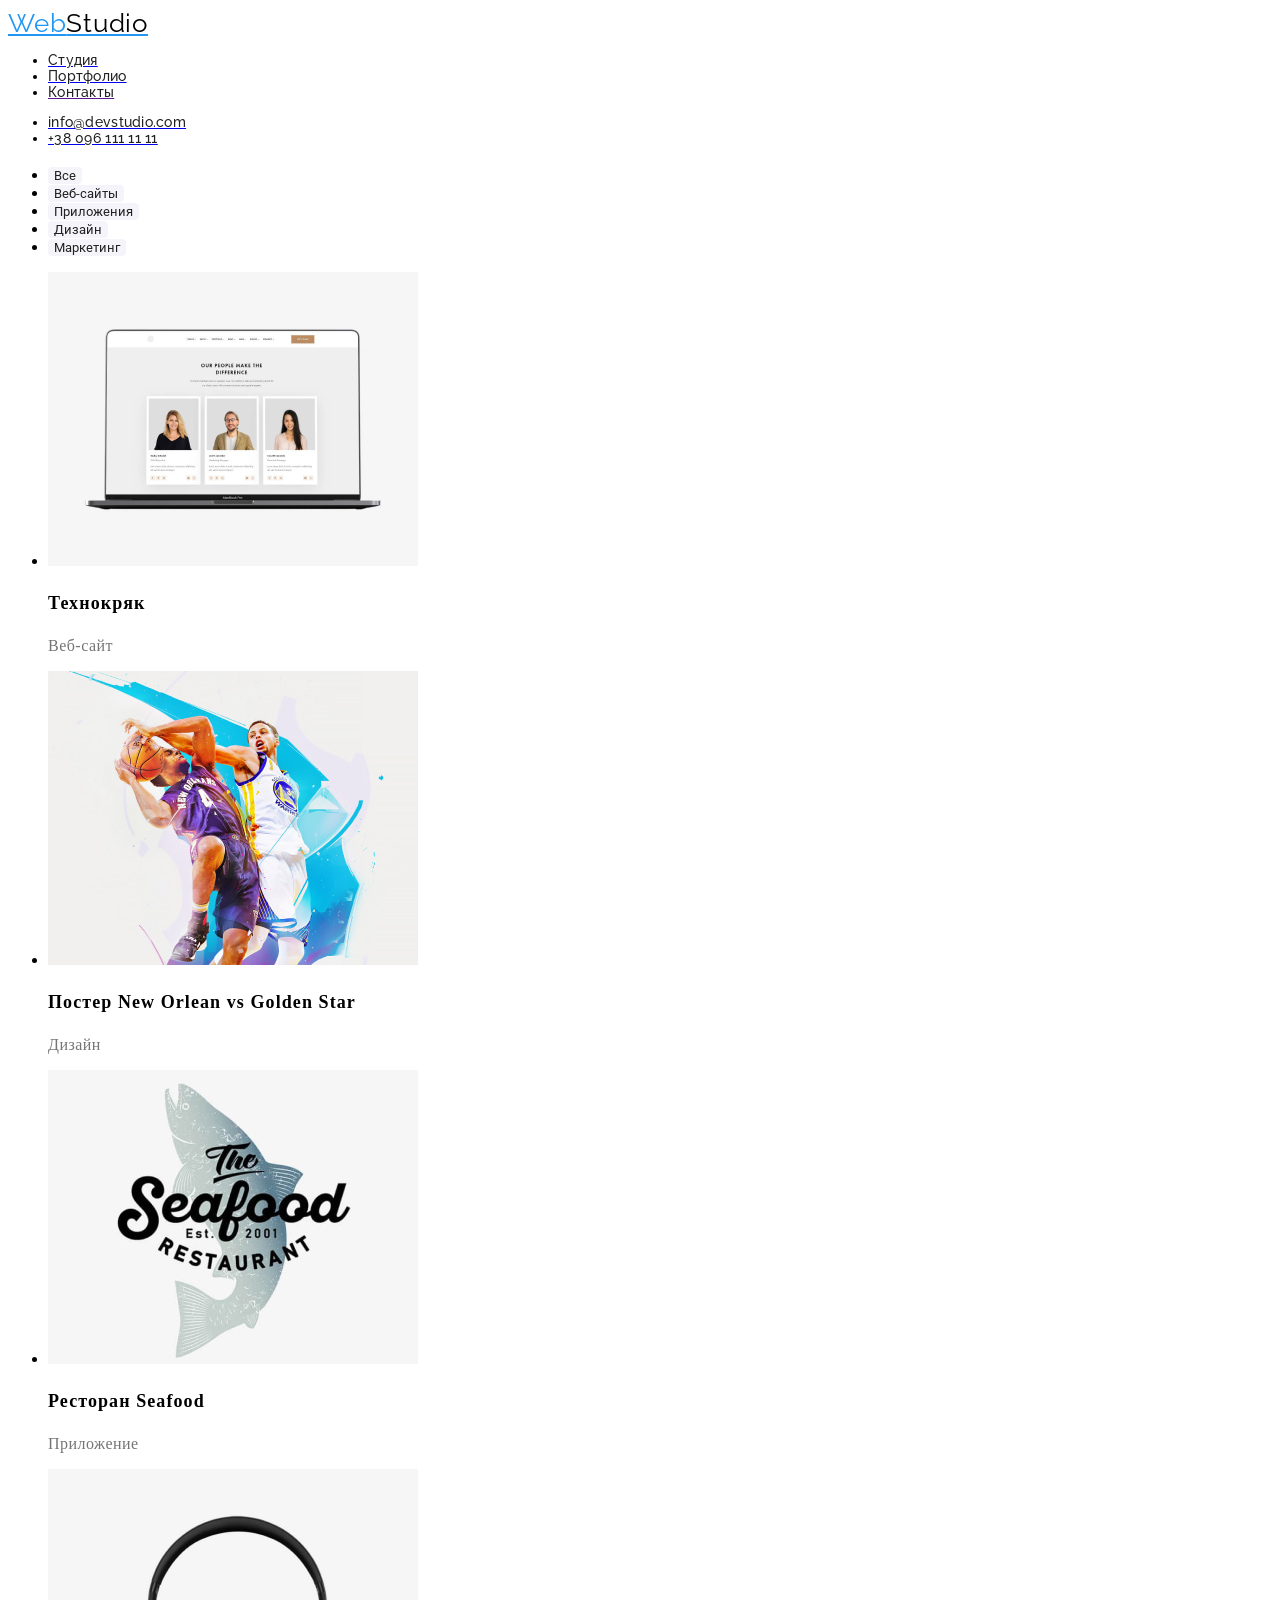
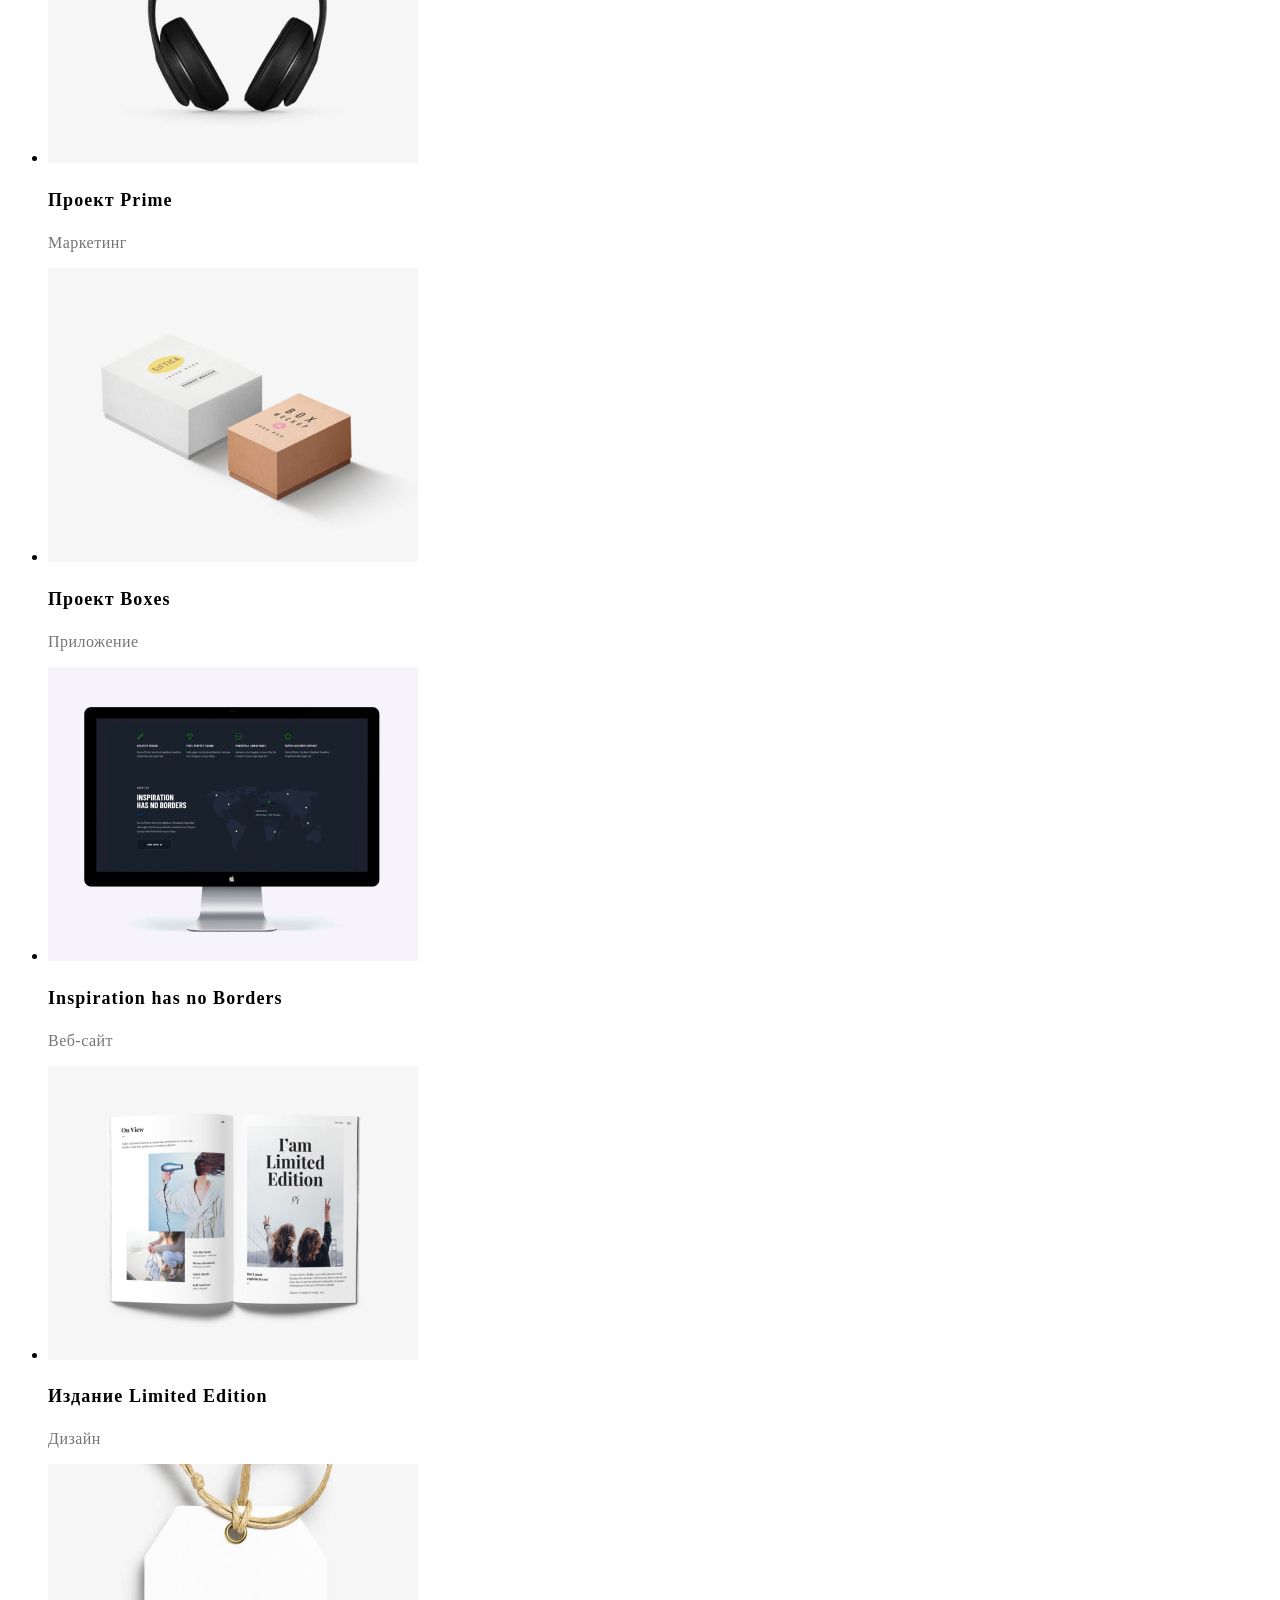
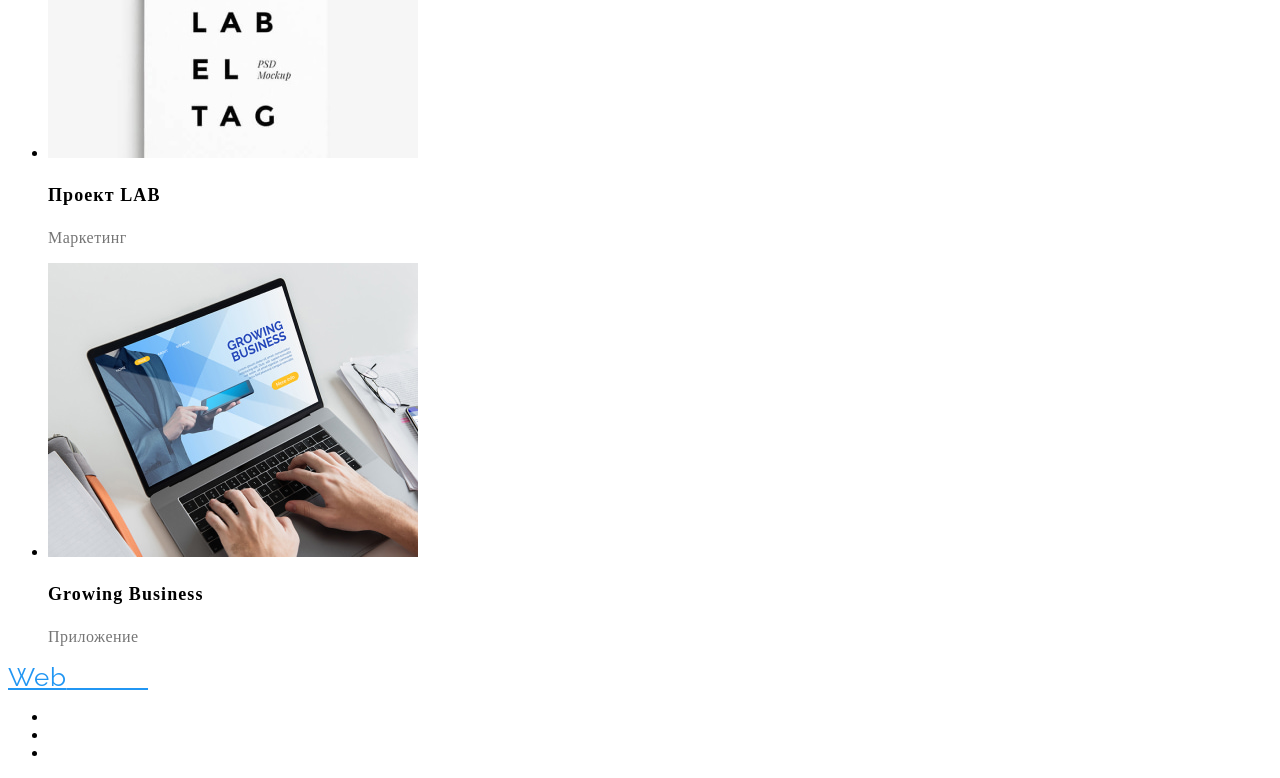
==== commit 3344809d: "update finish" ====
--- a/portfolio.html
+++ b/portfolio.html
@@ -34,11 +34,11 @@
     <section class="box">
         <h1></h1>
         <ul class="buttonportfolio">
-            <li><button type="button" class="buttonportfolio-1">Все</button></li>
-            <li><button type="button" class="buttonportfolio-2">Веб-сайты</button></li>
-            <li><button type="button" class="buttonportfolio-3">Приложения</button></li>
-            <li><button type="button" class="buttonportfolio-4">Дизайн</button></li>
-            <li><button type="button" class="buttonportfolio-5">Маркетинг</button></li> 
+            <li><button type="button" class="portfoliobutton">Все</button></li>
+            <li><button type="button" class="portfoliobutton">Веб-сайты</button></li>
+            <li><button type="button" class="portfoliobutton">Приложения</button></li>
+            <li><button type="button" class="portfoliobutton">Дизайн</button></li>
+            <li><button type="button" class="portfoliobutton">Маркетинг</button></li> 
         </ul>
 
         <ul class="portfoliopic">
@@ -46,28 +46,28 @@
             <h2 class="portfolio-titel">Технокряк</h2>
             <p class="portfolio-text">Веб-сайт</p></li>
             <li><img src="./images/portfolio/portfolio2.jpg" width="370" height="294" alt="portfolio2">
-            <h2 class="portfolio-text">Постер New Orlean vs Golden Star</h2>
+            <h2 class="portfolio-titel">Постер New Orlean vs Golden Star</h2>
             <p class="portfolio-text">Дизайн</p></li>
             <li><img src="./images/portfolio/portfolio3.jpg" width="370" height="294" alt="portfolio3">
-            <h2 class="portfolio-text">Ресторан Seafood</h2>
+            <h2 class="portfolio-titel">Ресторан Seafood</h2>
             <p class="portfolio-text">Приложение</p></li>
             <li><img src="./images/portfolio/portfolio4.jpg" width="370" height="294" alt="portfolio4">
-            <h2 class="portfolio-text">Проект Prime</h2>
+            <h2 class="portfolio-titel">Проект Prime</h2>
             <p class="portfolio-text">Маркетинг</p></li>
             <li><img src="./images/portfolio/portfolio5.jpg" width="370" height="294" alt="portfolio5">
-            <h2 class="portfolio-text">Проект Boxes</h2>
+            <h2 class="portfolio-titel">Проект Boxes</h2>
             <p class="portfolio-text">Приложение</p></li>
             <li><img src="./images/portfolio/portfolio6.jpg" width="370" height="294" alt="portfolio6">
-            <h2 class="portfolio-text">Inspiration has no Borders</h2>
+            <h2 class="portfolio-titel">Inspiration has no Borders</h2>
             <p class="portfolio-text">Веб-сайт</p></li>
             <li><img src="./images/portfolio/portfolio7.jpg" width="370" height="294" alt="portfolio7">
-            <h2 class="portfolio-text">Издание Limited Edition</h2>
+            <h2 class="portfolio-titel">Издание Limited Edition</h2>
             <p class="portfolio-text">Дизайн</p></li>
             <li><img src="./images/portfolio/portfolio8.jpg" width="370" height="294" alt="portfolio8">
-            <h2 class="portfolio-text">Проект LAB</h2>
+            <h2 class="portfolio-titel">Проект LAB</h2>
             <p class="portfolio-text">Маркетинг</p></li>
             <li><img src="./images/portfolio/portfolio9.jpg" width="370" height="294" alt="portfolio9">
-            <h2 class="portfolio-text">Growing Business</h2>
+            <h2 class="portfolio-titel">Growing Business</h2>
             <p class="portfolio-text">Приложение</p></li>
         </ul>
     </section>
--- a/css/styles.css
+++ b/css/styles.css
@@ -1,248 +1,224 @@
-.body{
-    font-family: 'Roboto', sans-serif;
-    background-color: #FFFFFF;
-}
-
+:root {
+  --main-font: "Roboto", sans-serif;
+  --secondary-font: Raleway;
+}
+
+.body {
+  font-family: var(--main-font);
+  background-color: #ffffff;
+  font-size: 16px;
+  line-height: 1, 19;
+  color: #212121;
+}
 
 /* index */
 
 /*header*/
-.logo{
-    font-family: Raleway;
-    font-weight: 700px;
-    font-size: 26px;
-    line-height: 0,84;
-    letter-spacing: 0.03em;
-}
-
-.logo-top{
-    color: #2196F3;
-}
-
-.logo-top-span{
-    color: #000000;
-}
-
-.menu, .menu-studio, .menu-portfolio, .menu-contact{
-    font-weight: 500;
-    font-size: 14px;
-    line-height: 0,88;
-    letter-spacing: 0.02em;
-    color: #212121;
-}
-
-.menu-studio-span:hover{
-    color: #2196F3;
-}
-.menu-studio-span{
-    color: #212121;
-}
-
-.menu-portfolio-span:hover{
-    color: #2196F3;
-}
-.menu-portfolio-span{
-    color: #212121;
-}
-
-.menu-contact-span:hover{
-    color: #2196F3;
-}
-.menu-contact-span{
-    color: #212121;
-}
-
-.contact{
-    font-weight: 500;
-    font-size: 14px;
-    line-height: 0,88;
-    letter-spacing: 0.02em;
-    color: #212121;
-}
-
-.contact-tel-span{
-    white-space: nowrap;   
-}
-
-.contact-mail-span:hover{
-    color: #2196F3;
-}
-.contact-mail-span{
-    color: #212121;
-}
-
-.contact-tel-span:hover{
-    color: #2196F3;
-}
-.contact-tel-span{
-    color: #212121;
+.logo {
+  font-family: var(--secondary-font);
+  font-weight: 700px;
+  font-size: 26px;
+  letter-spacing: 0.03em;
+}
+
+.logo-top {
+  color: #2196f3;
+}
+
+.logo-top-span {
+  color: #000000;
+}
+
+.menu,
+.menu-studio,
+.menu-portfolio,
+.menu-contact {
+  font-weight: 500;
+  font-size: 14px;
+  line-height: 1, 14;
+  letter-spacing: 0.02em;
+}
+
+.menu-studio-span:hover {
+  color: #2196f3;
+}
+.menu-studio-span {
+  color: #212121;
+}
+
+.menu-portfolio-span:hover {
+  color: #2196f3;
+}
+.menu-portfolio-span {
+  color: #212121;
+}
+
+.menu-contact-span:hover {
+  color: #2196f3;
+}
+.menu-contact-span {
+  color: #212121;
+}
+
+.contact {
+  font-weight: 500;
+  font-size: 14px;
+  line-height: 1, 14;
+  letter-spacing: 0.02em;
+}
+
+.contact-tel-span {
+  white-space: nowrap;
+}
+
+.contact-mail-span:hover {
+  color: #2196f3;
+}
+.contact-mail-span {
+  color: #212121;
+}
+
+.contact-tel-span:hover {
+  color: #2196f3;
+}
+.contact-tel-span {
+  color: #212121;
 }
 
 /*main*/
 
-.middle-text{
-    font-weight: 900;
-    font-size: 44px;
-    line-height: 0,73;
-    text-align: center;
-    letter-spacing: 0.06em;
-    text-transform: uppercase;
-    color: #FFFFFF;
-}
-
-.middle-button{
-    background-color: #2196F3;
-    color: #FFFFFF;
-    border-radius: 4px;
-    border:none;
-    outline: none;
-    font-size: 16px;
-}
-
-.middle-button:hover{
-    background-color: #188CE8;
-}
-
-
-.doing-topic{
-    font-size: 14px;
-    line-height: 0,88;
-    font-weight: 700;
-    letter-spacing: 0.03em;
-    text-transform: uppercase;
-    color: #212121;
-}
-
-
-.doing-text{
-    font-size: 14px;
-    line-height: 0,53;
-    letter-spacing: 0.03em;
-    text-transform: uppercase;
-    color: #757575;
-}
-
-.wearedoing-text{
-    font-weight: 700;
-    font-size: 36px;
-    line-height: 0,86;
-    text-align: center;
-    letter-spacing: 0.03em;
-    color: #212121;
-}
-
-.teamour{
-    font-weight: 700;
-    font-size: 36px;
-    line-height: 0,86;
-    text-align: center;
-    color: #212121;
-}
-
-.worker-text{
-    font-weight: 500;
-    font-size: 16px;
-    line-height: 0,84;
-    text-align: center;
-    letter-spacing: 0.03em;
-    color: #212121;
-}
-
-.worker-job{
-    font-size: 16px;
-    line-height: 0,84;
-    text-align: center;
-    letter-spacing: 0.03em;
-    color: #757575;
+.middle-text {
+  font-weight: 900;
+  font-size: 44px;
+  line-height: 1, 36;
+  text-align: center;
+  letter-spacing: 0.06em;
+  text-transform: uppercase;
+  color: #ffffff;
+}
+
+.middle-button {
+  font-family: var(--main-font);
+  background-color: #2196f3;
+  color: #ffffff;
+  border-radius: 4px;
+  border: none;
+  outline: none;
+  cursor: pointer;
+}
+
+.middle-button:hover {
+  background-color: #188ce8;
+}
+
+.doing-topic {
+  font-size: 14px;
+  line-height: 1, 14;
+  font-weight: 700;
+  letter-spacing: 0.03em;
+  text-transform: uppercase;
+  color: #212121;
+}
+
+.doing-text {
+  font-size: 14px;
+  line-height: 1, 71;
+  letter-spacing: 0.03em;
+  text-transform: uppercase;
+  color: #757575;
+}
+
+.wearedoing-text {
+  font-weight: 700;
+  font-size: 36px;
+  line-height: 1, 17;
+  text-align: center;
+  letter-spacing: 0.03em;
+}
+
+.teamour {
+  font-weight: 700;
+  font-size: 36px;
+  line-height: 1, 17;
+  text-align: center;
+}
+
+.worker-text {
+  font-weight: 500;
+  text-align: center;
+  letter-spacing: 0.03em;
+}
+
+.worker-job {
+  text-align: center;
+  letter-spacing: 0.03em;
+  color: #757575;
 }
 
 /*footer*/
 
-.logo-button-design{
-    font-family: Raleway;
-    font-weight: 700px;
-    font-size: 26px;
-    line-height: 0,84;
-    letter-spacing: 0.03em;
-    color: #2196F3;
-}
-
-.logo-button-design-span{
-    font-family: Raleway;
-    font-weight: 700px;
-    font-size: 26px;
-    line-height: 0,84;
-    letter-spacing: 0.03em;
-    color: #FFFFFF;
-}
-
-.map{
-    font-style: normal;
-    font-size: 14px;
-    line-height: 0,58;
-    letter-spacing: 0.03em;
-    color: #FFFFFF;
-}
-
-.mail, .fon{
-    font-style: normal;
-    font-size: 14px;
-    line-height: 0,58;
-    letter-spacing: 0.03em;
-    color: rgba(255, 255, 255, 0.6);
-}
-
-.fon:hover{
-    color: rgba(255, 255, 255, 0.6);
+.logo-button-design {
+  font-family: var(--secondary-font);
+  font-weight: 700px;
+  font-size: 26px;
+  letter-spacing: 0.03em;
+  color: #2196f3;
+}
+
+.logo-button-design-span {
+  font-family: var(--secondary-font);
+  font-weight: 700px;
+  font-size: 26px;
+  letter-spacing: 0.03em;
+  color: #ffffff;
+}
+
+.map {
+  font-style: normal;
+  font-size: 14px;
+  line-height: 1, 71;
+  letter-spacing: 0.03em;
+  color: #ffffff;
+}
+
+.mail,
+.fon {
+  font-style: normal;
+  font-size: 14px;
+  line-height: 1, 71;
+  letter-spacing: 0.03em;
+  color: rgba(255, 255, 255, 0.6);
+}
+
+.fon:hover {
+  color: rgba(255, 255, 255, 0.6);
 }
 
 /* portfolio */
 
-.buttonportfolio-1{
-    background-color: #F5F4FA;
-    color: #212121;
-    border-radius: 4px;
-    border:none;
-    outline: none;
-    font-size: 16px;
-}
-
-.buttonportfolio-1, .buttonportfolio-2, .buttonportfolio-3, .buttonportfolio-4,  .buttonportfolio-5{
-    background-color: #F5F4FA;
-    color: #212121;
-    border-radius: 4px;
-    border:none;
-    outline: none;
-    font-size: 16px;
-}
-
-.buttonportfolio-1:hover{
-    background-color: #2196F3;
-}
-.buttonportfolio-2:hover{
-    background-color: #2196F3;
-}
-.buttonportfolio-3:hover{
-    background-color: #2196F3;
-}
-.buttonportfolio-4:hover{
-    background-color: #2196F3;
-}
-.buttonportfolio-5:hover{
-    background-color: #2196F3;
-}
-
-.portfolio-titel{
-    font-weight: 700;
-    font-size: 18px;
-    line-height: 0,5;
-    letter-spacing: 0.06em;
-    color: #212121;
-}
-
-.portfolio-text{
-    font-size: 16px;
-    line-height: 0,53;
-    letter-spacing: 0.03em;
-    color: #757575;
-}+.portfoliobutton {
+  font-family: var(--main-font);
+  background-color: #f5f4fa;
+  color: #212121;
+  border-radius: 4px;
+  border: none;
+  outline: none;
+  cursor: pointer;
+}
+
+.portfoliobutton:hover {
+  background-color: #2196f3;
+}
+
+.portfolio-titel {
+  font-weight: 700;
+  font-size: 18px;
+  line-height: 2;
+  letter-spacing: 0.06em;
+}
+
+.portfolio-text {
+  line-height: 1, 88;
+  letter-spacing: 0.03em;
+  color: #757575;
+}
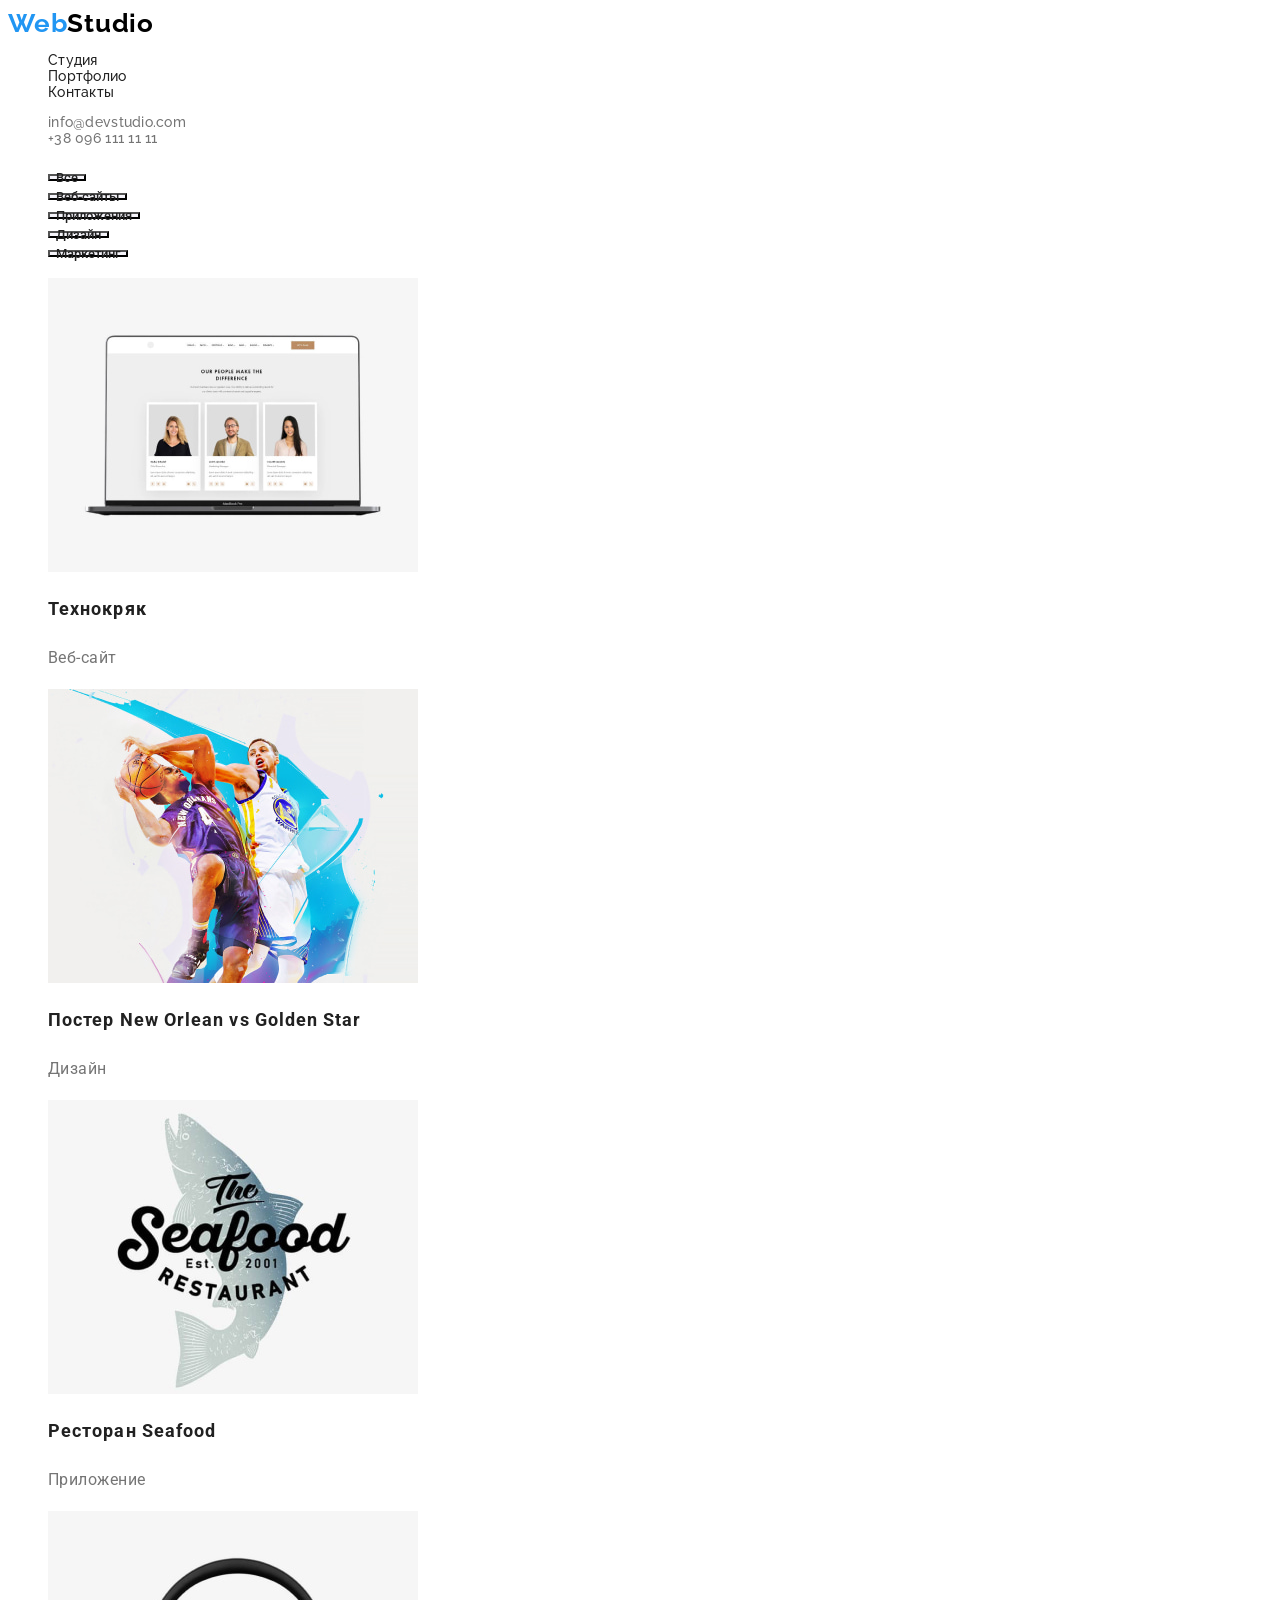
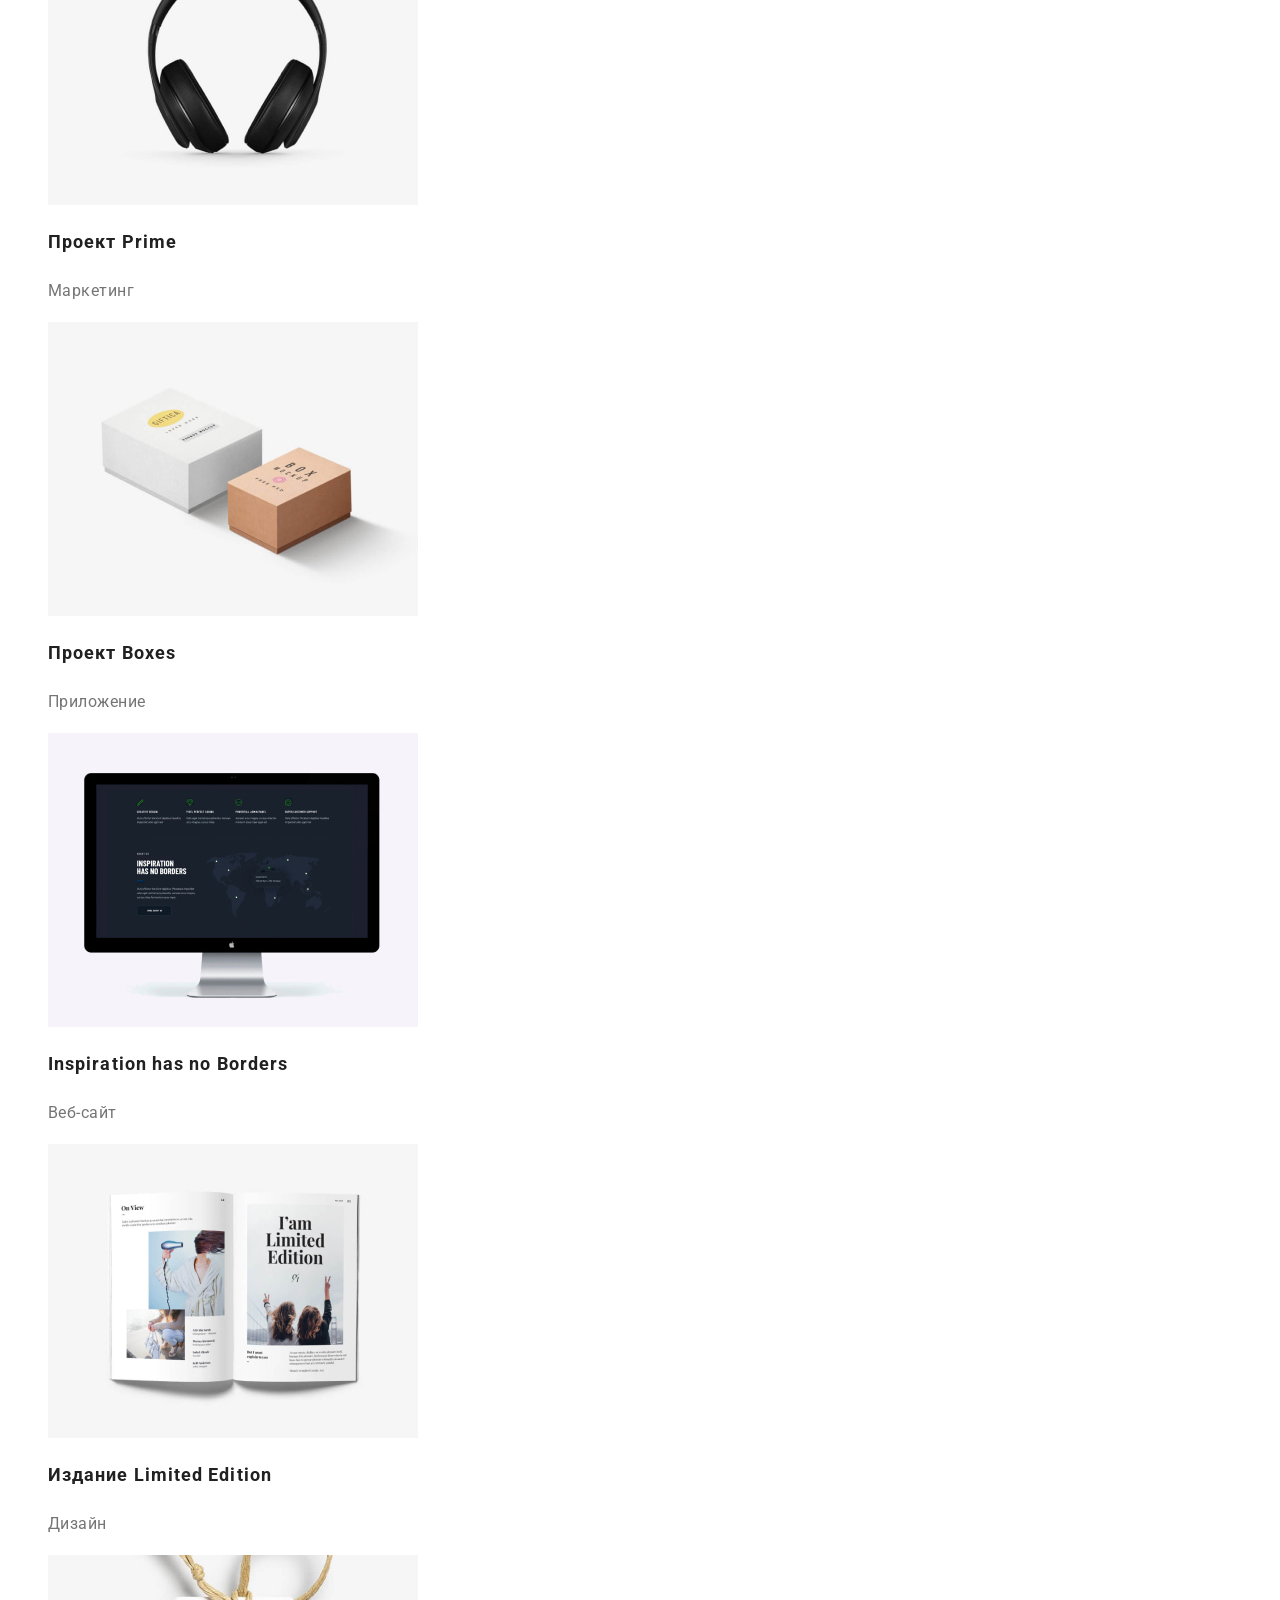
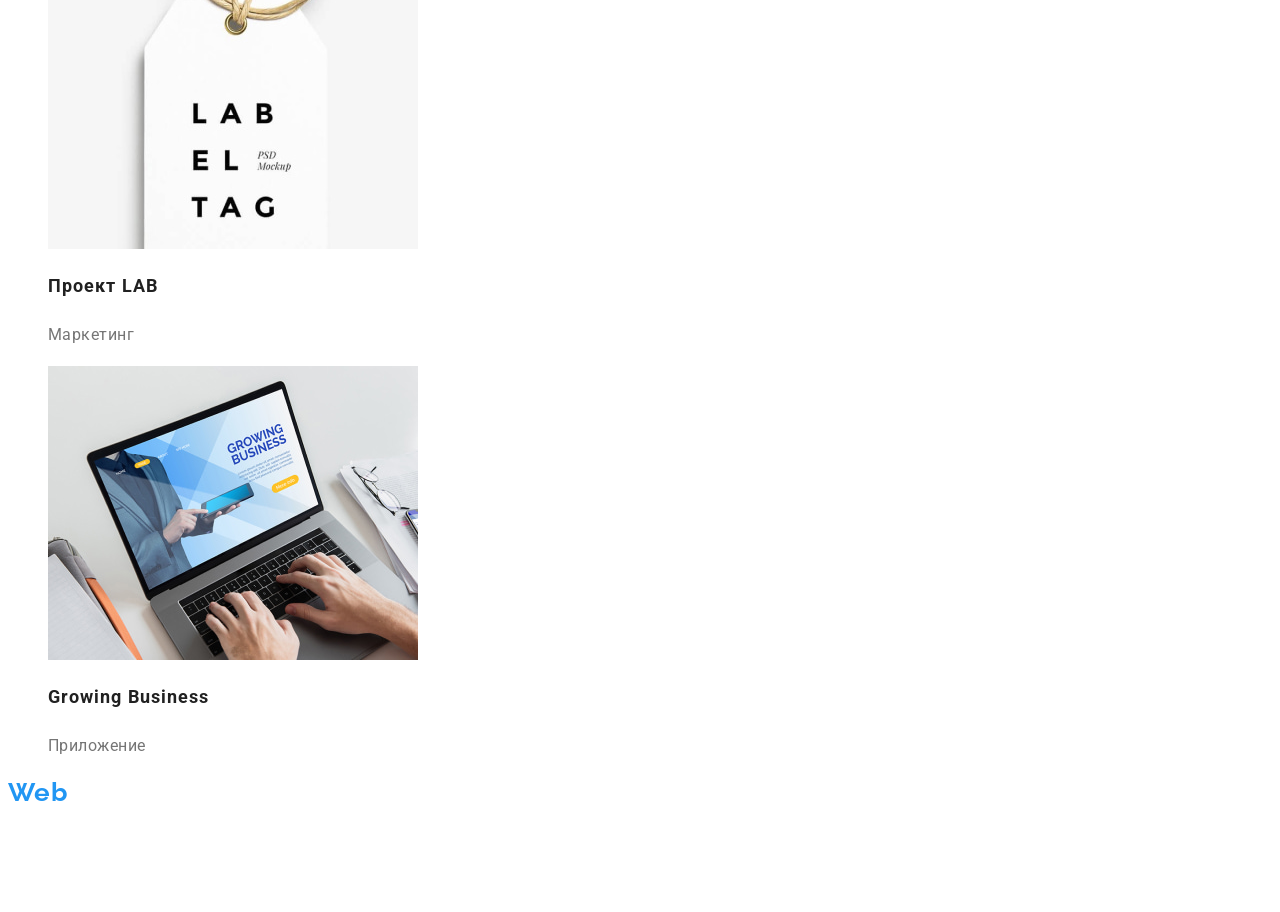
==== commit 1d9d7c8e: "update" ====
--- a/portfolio.html
+++ b/portfolio.html
@@ -12,7 +12,7 @@
 </head>
 <body>
     
-    <header class="logo">
+    <header class="header">
         <a href="./index.html" class="logo-top">Web<span class="logo-top-span">Studio</span></a>
     
      <nav>
@@ -33,7 +33,7 @@
 
     <section class="box">
         <h1></h1>
-        <ul class="buttonportfolio">
+        <ul class="button">
             <li><button type="button" class="portfoliobutton">Все</button></li>
             <li><button type="button" class="portfoliobutton">Веб-сайты</button></li>
             <li><button type="button" class="portfoliobutton">Приложения</button></li>
@@ -80,7 +80,7 @@
         <a href="./index.html" class="logo-button-design">Web<span class="logo-button-design-span">Studio</span></a>
     
         <address>
-        <ul>
+        <ul class="footer">
             <li><a class="map" href="https://goo.gl/maps/tcBtiuJW4744qce17"> г. Киев, пр-т Леси Украинки, 26</a></li>
             <li><a class="mail" href="mailto:info@example.com">info@example.com</a></li>
             <li><a class="fon" href="tel.:+380991111111">+38 099 111 11 11</a></li>
--- a/css/styles.css
+++ b/css/styles.css
@@ -1,28 +1,36 @@
 :root {
   --main-font: "Roboto", sans-serif;
   --secondary-font: Raleway;
-}
-
-.body {
+  --color-blue: #2196f3;
+  --color-black: #212121;
+}
+
+body {
   font-family: var(--main-font);
   background-color: #ffffff;
   font-size: 16px;
-  line-height: 1, 19;
-  color: #212121;
+  line-height: 1.19;
+  color: var(--color-black);
 }
 
 /* index */
 
 /*header*/
-.logo {
+.header {
   font-family: var(--secondary-font);
-  font-weight: 700px;
+  font-weight: 700;
   font-size: 26px;
-  letter-spacing: 0.03em;
+  line-height: 1.19;
+  letter-spacing: 0.03em;
+}
+
+a:link,
+a:visited {
+  text-decoration: none;
 }
 
 .logo-top {
-  color: #2196f3;
+  color: var(--color-blue);
 }
 
 .logo-top-span {
@@ -35,54 +43,57 @@
 .menu-contact {
   font-weight: 500;
   font-size: 14px;
-  line-height: 1, 14;
+  line-height: 1.14;
   letter-spacing: 0.02em;
+  list-style: none;
 }
 
 .menu-studio-span:hover {
-  color: #2196f3;
+  color: var(--color-blue);
 }
 .menu-studio-span {
-  color: #212121;
+  color: var(--color-black);
 }
 
 .menu-portfolio-span:hover {
-  color: #2196f3;
+  color: var(--color-blue);
 }
 .menu-portfolio-span {
-  color: #212121;
+  color: var(--color-black);
 }
 
 .menu-contact-span:hover {
-  color: #2196f3;
+  color: var(--color-blue);
 }
 .menu-contact-span {
-  color: #212121;
+  color: var(--color-black);
 }
 
 .contact {
   font-weight: 500;
   font-size: 14px;
-  line-height: 1, 14;
+  line-height: 1.14;
   letter-spacing: 0.02em;
+  list-style: none;
 }
 
 .contact-tel-span {
   white-space: nowrap;
 }
-
 .contact-mail-span:hover {
-  color: #2196f3;
+  color: var(--color-blue);
 }
 .contact-mail-span {
-  color: #212121;
-}
-
+  color: #757575;
+}
 .contact-tel-span:hover {
-  color: #2196f3;
+  color: var(--color-blue);
 }
 .contact-tel-span {
-  color: #212121;
+  color: #757575;
+}
+.contact-tel-span:focus-visible {
+  background-color: var(--color-blue);
 }
 
 /*main*/
@@ -90,7 +101,7 @@
 .middle-text {
   font-weight: 900;
   font-size: 44px;
-  line-height: 1, 36;
+  line-height: 1.36;
   text-align: center;
   letter-spacing: 0.06em;
   text-transform: uppercase;
@@ -99,7 +110,7 @@
 
 .middle-button {
   font-family: var(--main-font);
-  background-color: #2196f3;
+  background-color: var(--color-blue);
   color: #ffffff;
   border-radius: 4px;
   border: none;
@@ -111,27 +122,35 @@
   background-color: #188ce8;
 }
 
+.doing {
+  list-style: none;
+}
+
 .doing-topic {
   font-size: 14px;
-  line-height: 1, 14;
+  line-height: 1.14;
   font-weight: 700;
   letter-spacing: 0.03em;
   text-transform: uppercase;
-  color: #212121;
+  color: var(--color-black);
 }
 
 .doing-text {
   font-size: 14px;
-  line-height: 1, 71;
-  letter-spacing: 0.03em;
-  text-transform: uppercase;
-  color: #757575;
+  font-weight: 400;
+  line-height: 1.71;
+  letter-spacing: 0.03em;
+  color: #757575;
+}
+
+.wearedoing-pic {
+  list-style: none;
 }
 
 .wearedoing-text {
   font-weight: 700;
   font-size: 36px;
-  line-height: 1, 17;
+  line-height: 1.17;
   text-align: center;
   letter-spacing: 0.03em;
 }
@@ -139,8 +158,13 @@
 .teamour {
   font-weight: 700;
   font-size: 36px;
-  line-height: 1, 17;
-  text-align: center;
+  line-height: 1.17;
+  text-align: center;
+  letter-spacing: 0.03em;
+}
+
+.worker {
+  list-style: none;
 }
 
 .worker-text {
@@ -156,18 +180,22 @@
 }
 
 /*footer*/
+
+.footer {
+  list-style: none;
+}
 
 .logo-button-design {
   font-family: var(--secondary-font);
-  font-weight: 700px;
+  font-weight: 700;
   font-size: 26px;
   letter-spacing: 0.03em;
-  color: #2196f3;
+  color: var(--color-blue);
 }
 
 .logo-button-design-span {
   font-family: var(--secondary-font);
-  font-weight: 700px;
+  font-weight: 700;
   font-size: 26px;
   letter-spacing: 0.03em;
   color: #ffffff;
@@ -176,7 +204,7 @@
 .map {
   font-style: normal;
   font-size: 14px;
-  line-height: 1, 71;
+  line-height: 1.71;
   letter-spacing: 0.03em;
   color: #ffffff;
 }
@@ -185,7 +213,7 @@
 .fon {
   font-style: normal;
   font-size: 14px;
-  line-height: 1, 71;
+  line-height: 1.71;
   letter-spacing: 0.03em;
   color: rgba(255, 255, 255, 0.6);
 }
@@ -195,19 +223,27 @@
 }
 
 /* portfolio */
+
+.button {
+  list-style: none;
+}
 
 .portfoliobutton {
   font-family: var(--main-font);
   background-color: #f5f4fa;
-  color: #212121;
-  border-radius: 4px;
-  border: none;
-  outline: none;
+  color: var(--color-black);
   cursor: pointer;
+  font-weight: 500;
+  line-height: 1.62px;
+  text-align: center;
 }
 
 .portfoliobutton:hover {
-  background-color: #2196f3;
+  background-color: var(--color-blue);
+}
+
+.portfoliopic {
+  list-style: none;
 }
 
 .portfolio-titel {
@@ -218,7 +254,7 @@
 }
 
 .portfolio-text {
-  line-height: 1, 88;
-  letter-spacing: 0.03em;
-  color: #757575;
-}
+  line-height: 1.88;
+  letter-spacing: 0.03em;
+  color: #757575;
+}
